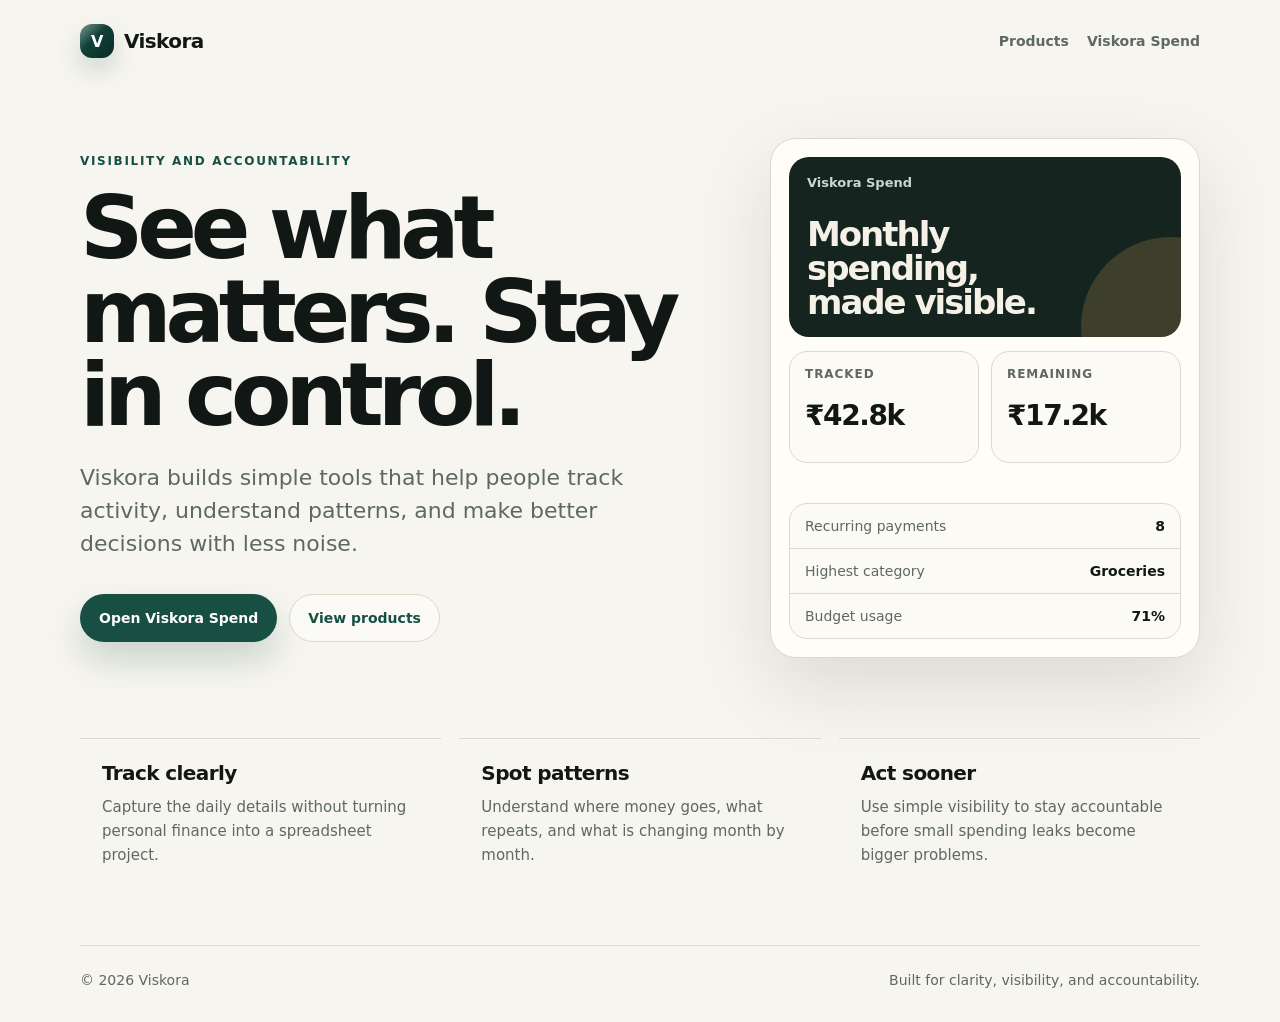
==== index.html @ 4688ea51 "Initial Viskora website" ====
<!doctype html>
<html lang="en">
<head>
  <meta charset="utf-8">
  <meta name="viewport" content="width=device-width, initial-scale=1">
  <title>Viskora</title>
  <meta name="description" content="Viskora builds clear, accountable tools for tracking what matters.">
  <style>
    :root {
      --ink: #111715;
      --muted: #5e6963;
      --paper: #f7f5ef;
      --panel: #fffdf8;
      --line: #ded8ca;
      --green: #174f43;
      --gold: #b8914f;
      --soft: #e9efe9;
      --shadow: 0 28px 80px rgba(17, 23, 21, 0.12);
    }

    * {
      box-sizing: border-box;
    }

    html {
      scroll-behavior: smooth;
    }

    body {
      margin: 0;
      font-family: Inter, ui-sans-serif, system-ui, -apple-system, BlinkMacSystemFont, "Segoe UI", sans-serif;
      color: var(--ink);
      background: var(--paper);
    }

    a {
      color: inherit;
    }

    .shell {
      min-height: 100vh;
      display: flex;
      flex-direction: column;
    }

    header {
      width: min(1120px, calc(100% - 40px));
      margin: 0 auto;
      padding: 24px 0;
      display: flex;
      align-items: center;
      justify-content: space-between;
      gap: 20px;
    }

    .brand {
      display: inline-flex;
      align-items: center;
      gap: 10px;
      text-decoration: none;
      font-weight: 800;
      letter-spacing: -0.03em;
      font-size: 20px;
    }

    .mark {
      width: 34px;
      height: 34px;
      border-radius: 12px;
      background:
        linear-gradient(135deg, rgba(255,255,255,0.42), transparent 42%),
        linear-gradient(135deg, var(--green), #082c27);
      display: grid;
      place-items: center;
      color: #fff;
      font-size: 16px;
      box-shadow: 0 12px 24px rgba(23, 79, 67, 0.18);
    }

    nav {
      display: flex;
      align-items: center;
      gap: 18px;
      color: var(--muted);
      font-size: 14px;
      font-weight: 700;
    }

    nav a {
      text-decoration: none;
    }

    .hero {
      width: min(1120px, calc(100% - 40px));
      margin: 0 auto;
      flex: 1;
      display: grid;
      grid-template-columns: minmax(0, 1fr) 430px;
      gap: 54px;
      align-items: center;
      padding: 56px 0 80px;
    }

    .eyebrow {
      margin: 0 0 18px;
      color: var(--green);
      text-transform: uppercase;
      letter-spacing: 0.14em;
      font-size: 12px;
      font-weight: 800;
    }

    h1 {
      margin: 0;
      max-width: 780px;
      font-size: clamp(46px, 8vw, 88px);
      line-height: 0.95;
      letter-spacing: -0.07em;
      font-weight: 850;
    }

    .lead {
      max-width: 620px;
      margin: 24px 0 0;
      color: var(--muted);
      font-size: clamp(18px, 2vw, 22px);
      line-height: 1.5;
    }

    .actions {
      margin-top: 34px;
      display: flex;
      gap: 12px;
      flex-wrap: wrap;
    }

    .button {
      min-height: 48px;
      padding: 0 18px;
      border-radius: 999px;
      display: inline-flex;
      align-items: center;
      justify-content: center;
      text-decoration: none;
      font-size: 14px;
      font-weight: 800;
      border: 1px solid transparent;
    }

    .button.primary {
      color: #fff;
      background: var(--green);
      box-shadow: 0 18px 34px rgba(23, 79, 67, 0.2);
    }

    .button.secondary {
      color: var(--green);
      background: rgba(255, 255, 255, 0.54);
      border-color: var(--line);
    }

    .product {
      border: 1px solid var(--line);
      border-radius: 26px;
      background: var(--panel);
      box-shadow: var(--shadow);
      padding: 18px;
      min-height: 520px;
      display: flex;
      flex-direction: column;
      gap: 14px;
    }

    .window {
      border-radius: 20px;
      background: #16241f;
      color: #f6f1e6;
      padding: 18px;
      min-height: 180px;
      display: flex;
      flex-direction: column;
      justify-content: space-between;
      overflow: hidden;
      position: relative;
    }

    .window::after {
      content: "";
      position: absolute;
      width: 180px;
      height: 180px;
      right: -80px;
      bottom: -80px;
      border-radius: 50%;
      background: rgba(184, 145, 79, 0.24);
    }

    .window strong {
      font-size: 34px;
      letter-spacing: -0.06em;
      line-height: 1;
      max-width: 260px;
      position: relative;
      z-index: 1;
    }

    .window span {
      color: #c9d7d0;
      font-size: 13px;
      font-weight: 700;
      position: relative;
      z-index: 1;
    }

    .metric-grid {
      display: grid;
      grid-template-columns: 1fr 1fr;
      gap: 12px;
    }

    .metric {
      border: 1px solid var(--line);
      border-radius: 18px;
      padding: 15px;
      background: #fbfaf5;
      min-height: 112px;
    }

    .metric span {
      display: block;
      color: var(--muted);
      font-size: 12px;
      font-weight: 800;
      text-transform: uppercase;
      letter-spacing: 0.08em;
    }

    .metric strong {
      display: block;
      margin-top: 18px;
      font-size: 28px;
      letter-spacing: -0.05em;
    }

    .list {
      margin-top: auto;
      border: 1px solid var(--line);
      border-radius: 18px;
      overflow: hidden;
      background: #fbfaf5;
    }

    .row {
      display: grid;
      grid-template-columns: 1fr auto;
      gap: 14px;
      padding: 14px 15px;
      border-bottom: 1px solid var(--line);
      font-size: 14px;
    }

    .row:last-child {
      border-bottom: 0;
    }

    .row span {
      color: var(--muted);
    }

    .sections {
      width: min(1120px, calc(100% - 40px));
      margin: 0 auto 56px;
      display: grid;
      grid-template-columns: repeat(3, minmax(0, 1fr));
      gap: 18px;
    }

    .section {
      padding: 22px;
      border-top: 1px solid var(--line);
    }

    .section h2 {
      margin: 0;
      font-size: 20px;
      letter-spacing: -0.03em;
    }

    .section p {
      margin: 10px 0 0;
      color: var(--muted);
      line-height: 1.6;
      font-size: 15px;
    }

    footer {
      width: min(1120px, calc(100% - 40px));
      margin: 0 auto;
      padding: 26px 0 34px;
      border-top: 1px solid var(--line);
      display: flex;
      justify-content: space-between;
      gap: 16px;
      color: var(--muted);
      font-size: 14px;
    }

    @media (max-width: 860px) {
      header {
        align-items: flex-start;
      }

      nav {
        display: none;
      }

      .hero {
        grid-template-columns: 1fr;
        padding-top: 30px;
      }

      .product {
        min-height: 0;
      }

      .sections {
        grid-template-columns: 1fr;
      }

      footer {
        flex-direction: column;
      }
    }
  </style>
</head>
<body>
  <div class="shell">
    <header>
      <a class="brand" href="/">
        <span class="mark">V</span>
        <span>Viskora</span>
      </a>
      <nav aria-label="Main navigation">
        <a href="#products">Products</a>
        <a href="https://spend.viskora.com">Viskora Spend</a>
      </nav>
    </header>

    <main class="hero">
      <section>
        <p class="eyebrow">Visibility and accountability</p>
        <h1>See what matters. Stay in control.</h1>
        <p class="lead">Viskora builds simple tools that help people track activity, understand patterns, and make better decisions with less noise.</p>
        <div class="actions">
          <a class="button primary" href="https://spend.viskora.com">Open Viskora Spend</a>
          <a class="button secondary" href="#products">View products</a>
        </div>
      </section>

      <aside class="product" aria-label="Viskora product preview">
        <div class="window">
          <span>Viskora Spend</span>
          <strong>Monthly spending, made visible.</strong>
        </div>
        <div class="metric-grid">
          <div class="metric">
            <span>Tracked</span>
            <strong>₹42.8k</strong>
          </div>
          <div class="metric">
            <span>Remaining</span>
            <strong>₹17.2k</strong>
          </div>
        </div>
        <div class="list">
          <div class="row"><span>Recurring payments</span><strong>8</strong></div>
          <div class="row"><span>Highest category</span><strong>Groceries</strong></div>
          <div class="row"><span>Budget usage</span><strong>71%</strong></div>
        </div>
      </aside>
    </main>

    <section class="sections" id="products">
      <article class="section">
        <h2>Track clearly</h2>
        <p>Capture the daily details without turning personal finance into a spreadsheet project.</p>
      </article>
      <article class="section">
        <h2>Spot patterns</h2>
        <p>Understand where money goes, what repeats, and what is changing month by month.</p>
      </article>
      <article class="section">
        <h2>Act sooner</h2>
        <p>Use simple visibility to stay accountable before small spending leaks become bigger problems.</p>
      </article>
    </section>

    <footer>
      <span>© 2026 Viskora</span>
      <span>Built for clarity, visibility, and accountability.</span>
    </footer>
  </div>
</body>
</html>
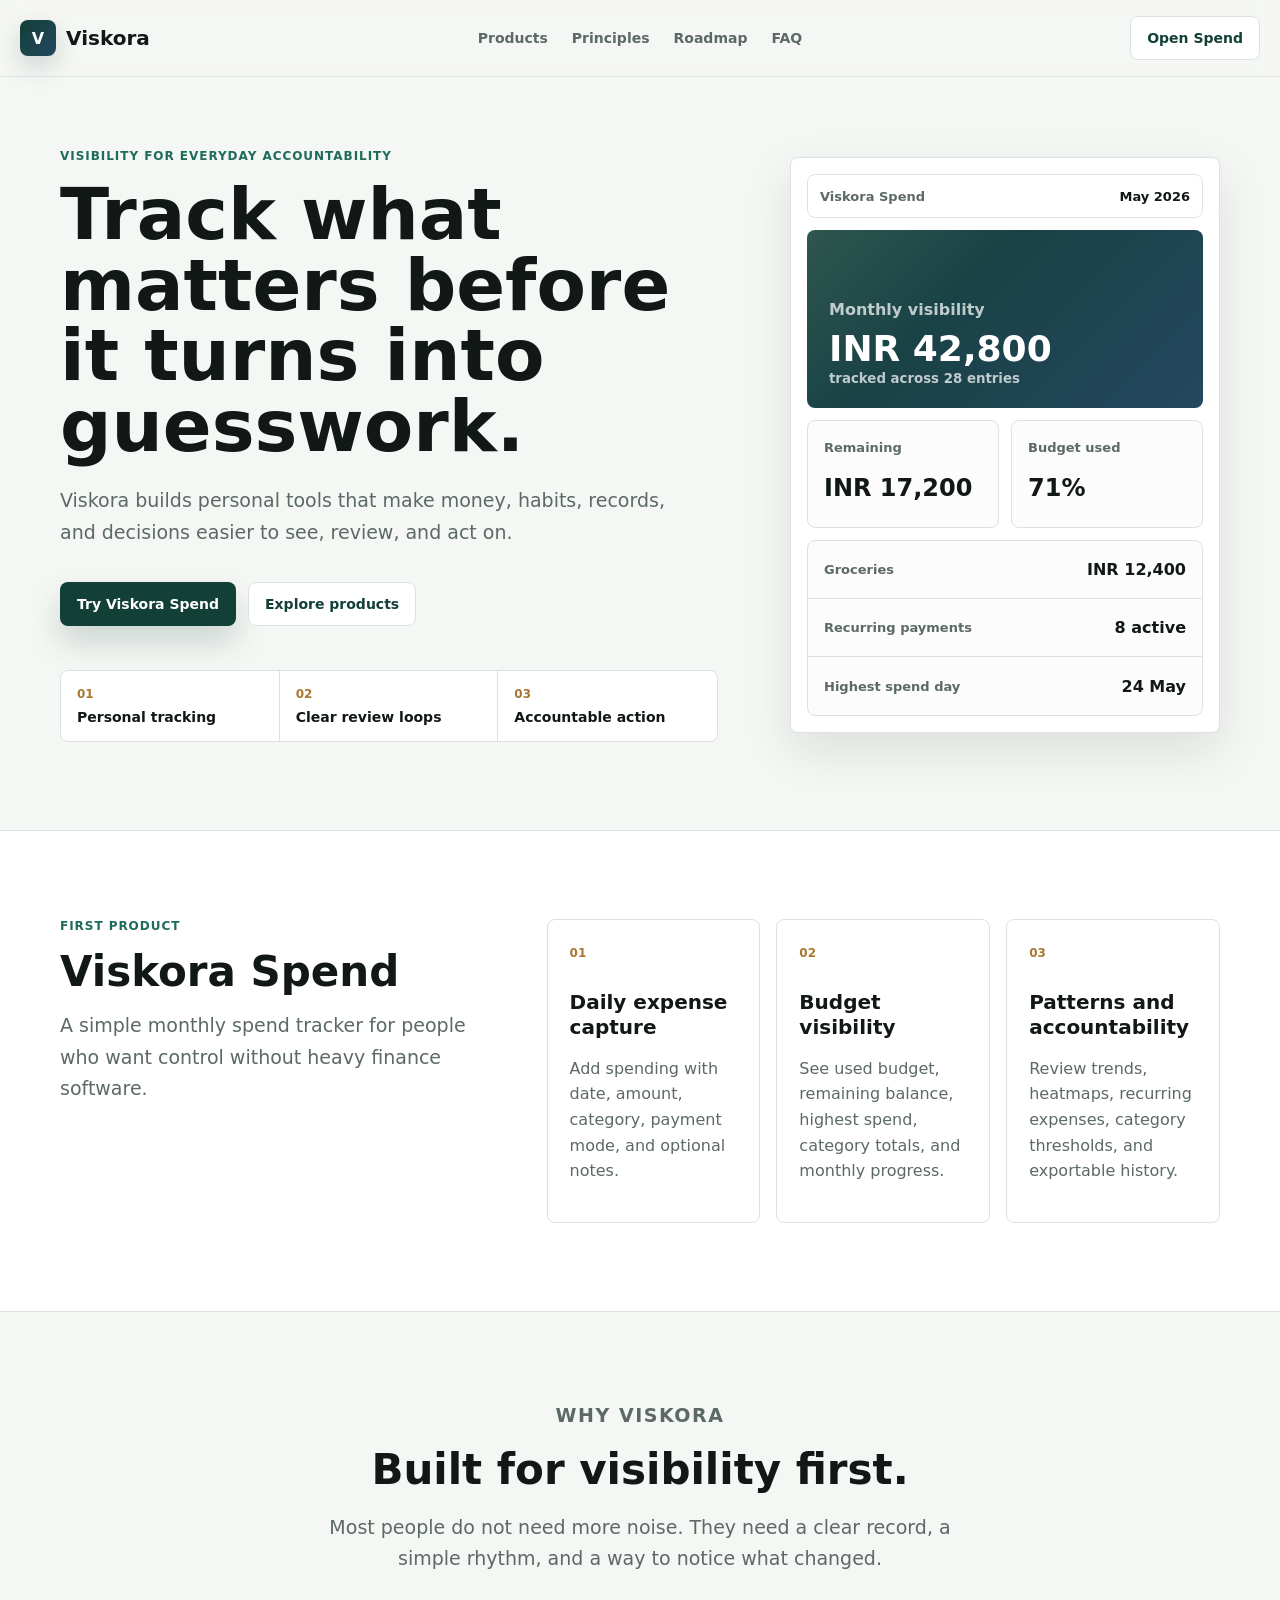
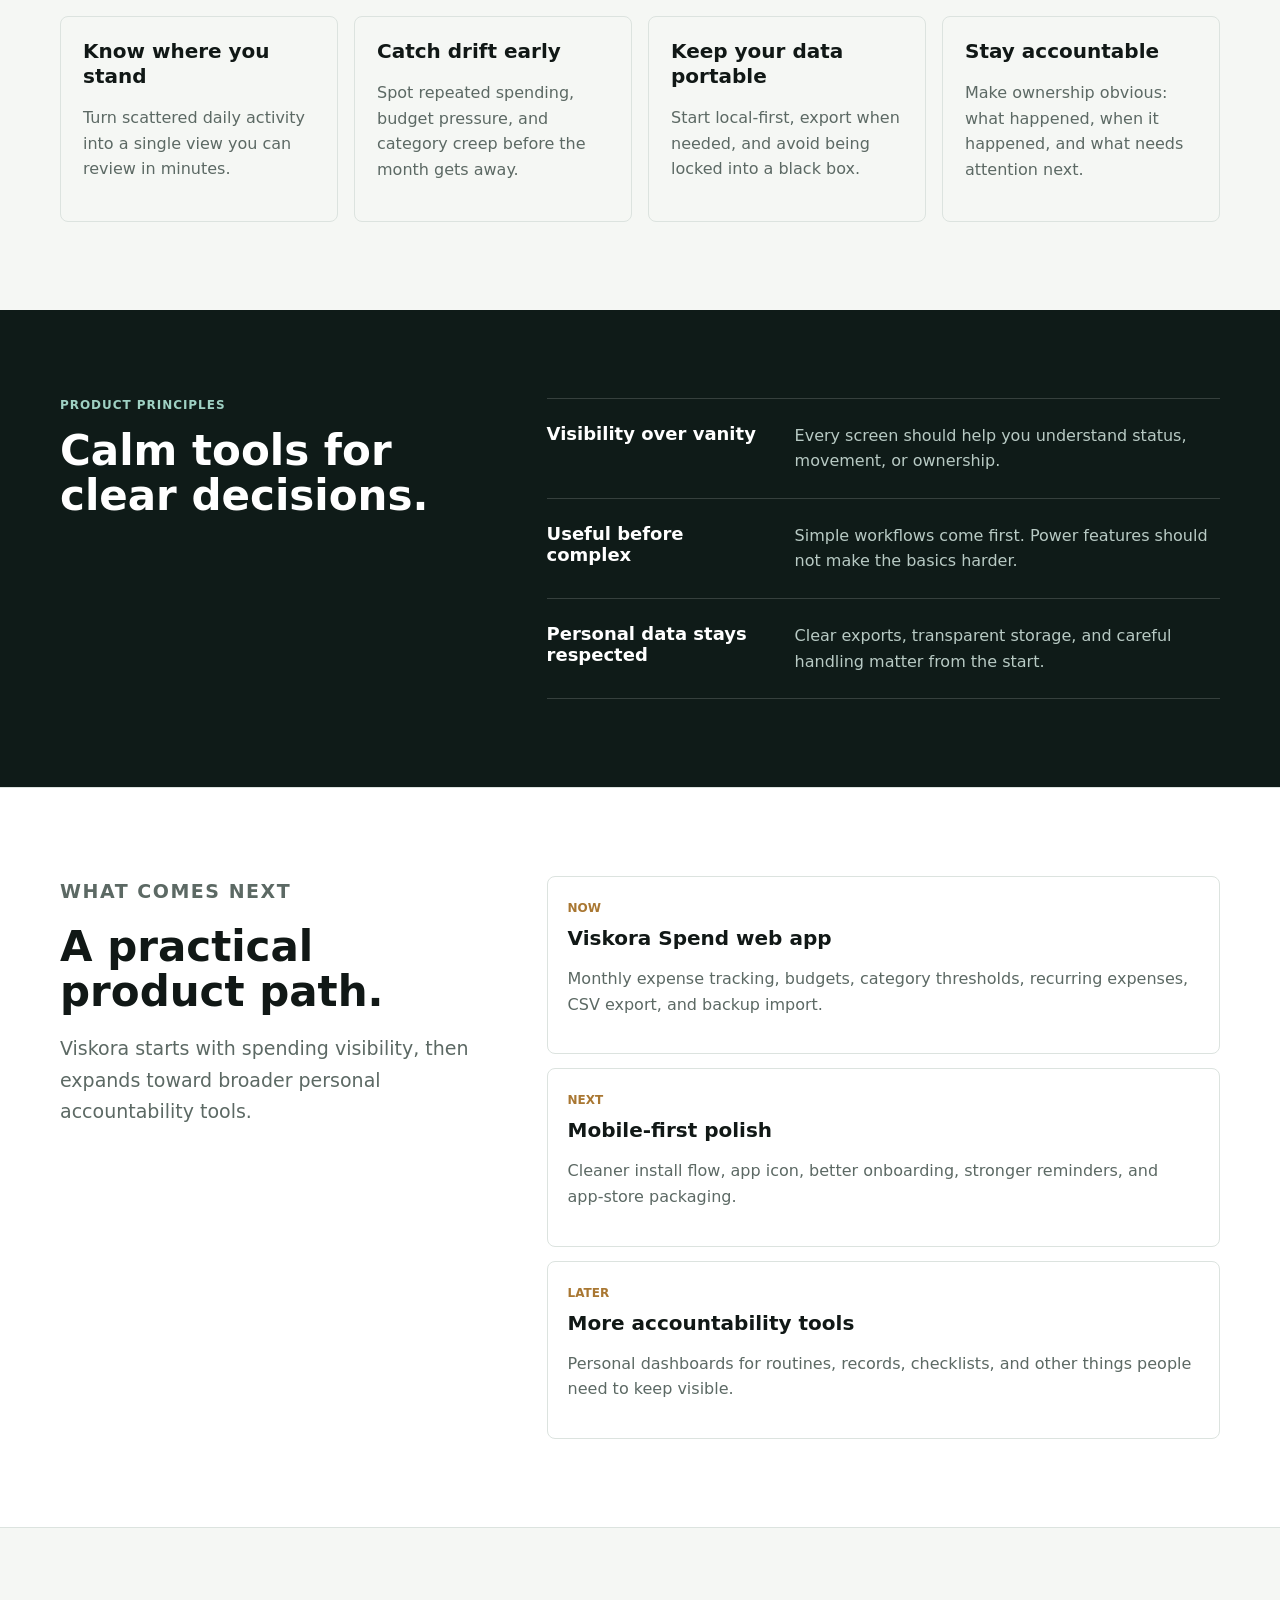
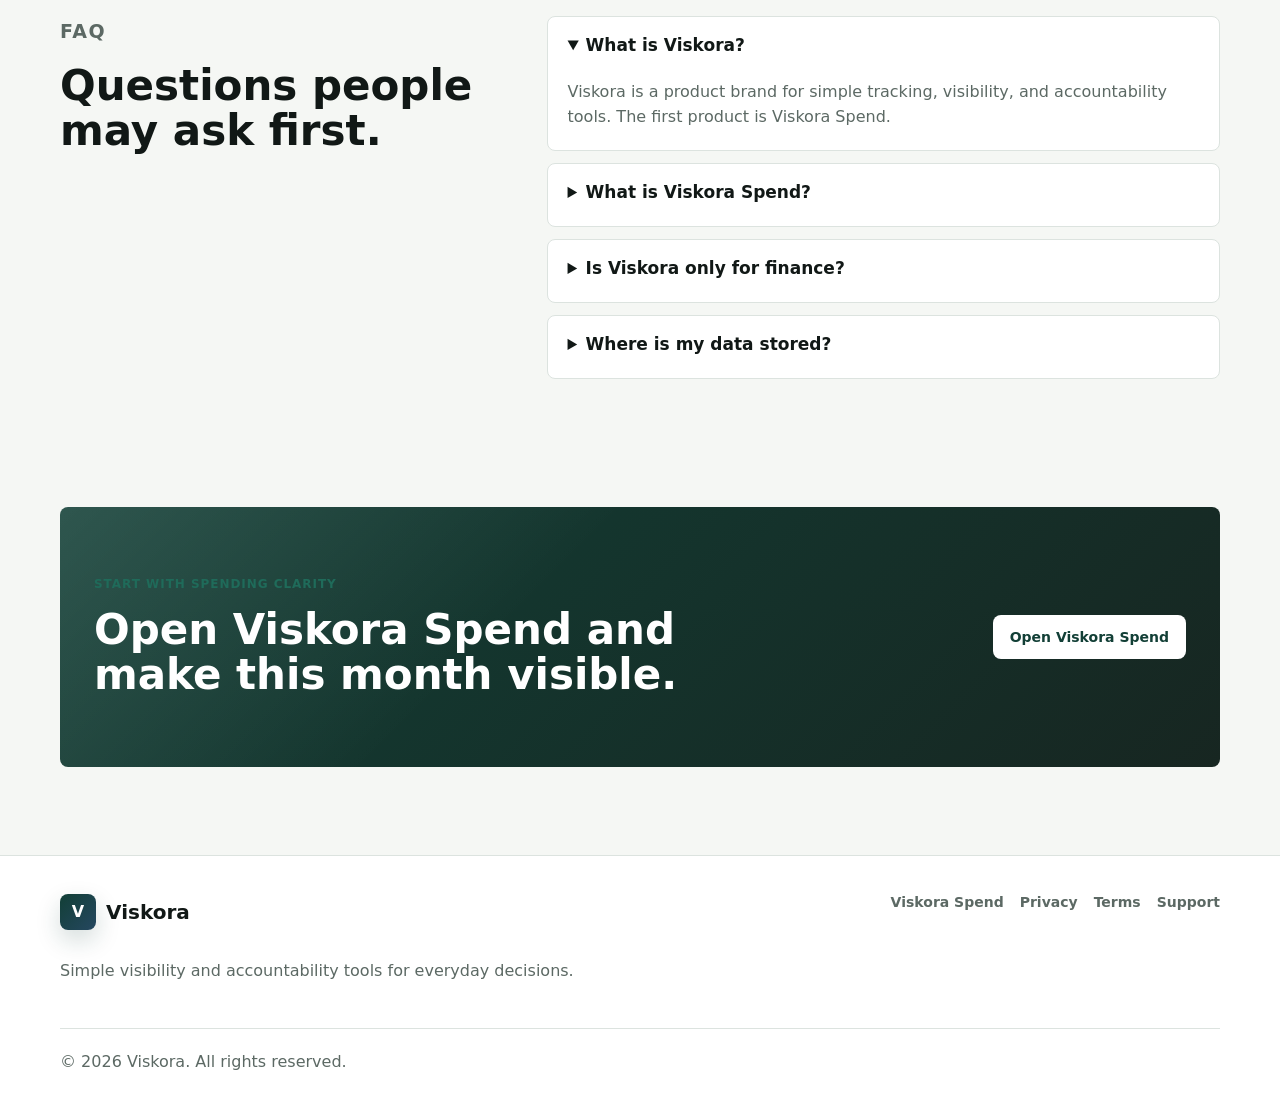
==== commit 25941a91: "Redesign Viskora website" ====
--- a/index.html
+++ b/index.html
@@ -3,402 +3,266 @@
 <head>
   <meta charset="utf-8">
   <meta name="viewport" content="width=device-width, initial-scale=1">
-  <title>Viskora</title>
-  <meta name="description" content="Viskora builds clear, accountable tools for tracking what matters.">
-  <style>
-    :root {
-      --ink: #111715;
-      --muted: #5e6963;
-      --paper: #f7f5ef;
-      --panel: #fffdf8;
-      --line: #ded8ca;
-      --green: #174f43;
-      --gold: #b8914f;
-      --soft: #e9efe9;
-      --shadow: 0 28px 80px rgba(17, 23, 21, 0.12);
-    }
-
-    * {
-      box-sizing: border-box;
-    }
-
-    html {
-      scroll-behavior: smooth;
-    }
-
-    body {
-      margin: 0;
-      font-family: Inter, ui-sans-serif, system-ui, -apple-system, BlinkMacSystemFont, "Segoe UI", sans-serif;
-      color: var(--ink);
-      background: var(--paper);
-    }
-
-    a {
-      color: inherit;
-    }
-
-    .shell {
-      min-height: 100vh;
-      display: flex;
-      flex-direction: column;
-    }
-
-    header {
-      width: min(1120px, calc(100% - 40px));
-      margin: 0 auto;
-      padding: 24px 0;
-      display: flex;
-      align-items: center;
-      justify-content: space-between;
-      gap: 20px;
-    }
-
-    .brand {
-      display: inline-flex;
-      align-items: center;
-      gap: 10px;
-      text-decoration: none;
-      font-weight: 800;
-      letter-spacing: -0.03em;
-      font-size: 20px;
-    }
-
-    .mark {
-      width: 34px;
-      height: 34px;
-      border-radius: 12px;
-      background:
-        linear-gradient(135deg, rgba(255,255,255,0.42), transparent 42%),
-        linear-gradient(135deg, var(--green), #082c27);
-      display: grid;
-      place-items: center;
-      color: #fff;
-      font-size: 16px;
-      box-shadow: 0 12px 24px rgba(23, 79, 67, 0.18);
-    }
-
-    nav {
-      display: flex;
-      align-items: center;
-      gap: 18px;
-      color: var(--muted);
-      font-size: 14px;
-      font-weight: 700;
-    }
-
-    nav a {
-      text-decoration: none;
-    }
-
-    .hero {
-      width: min(1120px, calc(100% - 40px));
-      margin: 0 auto;
-      flex: 1;
-      display: grid;
-      grid-template-columns: minmax(0, 1fr) 430px;
-      gap: 54px;
-      align-items: center;
-      padding: 56px 0 80px;
-    }
-
-    .eyebrow {
-      margin: 0 0 18px;
-      color: var(--green);
-      text-transform: uppercase;
-      letter-spacing: 0.14em;
-      font-size: 12px;
-      font-weight: 800;
-    }
-
-    h1 {
-      margin: 0;
-      max-width: 780px;
-      font-size: clamp(46px, 8vw, 88px);
-      line-height: 0.95;
-      letter-spacing: -0.07em;
-      font-weight: 850;
-    }
-
-    .lead {
-      max-width: 620px;
-      margin: 24px 0 0;
-      color: var(--muted);
-      font-size: clamp(18px, 2vw, 22px);
-      line-height: 1.5;
-    }
-
-    .actions {
-      margin-top: 34px;
-      display: flex;
-      gap: 12px;
-      flex-wrap: wrap;
-    }
-
-    .button {
-      min-height: 48px;
-      padding: 0 18px;
-      border-radius: 999px;
-      display: inline-flex;
-      align-items: center;
-      justify-content: center;
-      text-decoration: none;
-      font-size: 14px;
-      font-weight: 800;
-      border: 1px solid transparent;
-    }
-
-    .button.primary {
-      color: #fff;
-      background: var(--green);
-      box-shadow: 0 18px 34px rgba(23, 79, 67, 0.2);
-    }
-
-    .button.secondary {
-      color: var(--green);
-      background: rgba(255, 255, 255, 0.54);
-      border-color: var(--line);
-    }
-
-    .product {
-      border: 1px solid var(--line);
-      border-radius: 26px;
-      background: var(--panel);
-      box-shadow: var(--shadow);
-      padding: 18px;
-      min-height: 520px;
-      display: flex;
-      flex-direction: column;
-      gap: 14px;
-    }
-
-    .window {
-      border-radius: 20px;
-      background: #16241f;
-      color: #f6f1e6;
-      padding: 18px;
-      min-height: 180px;
-      display: flex;
-      flex-direction: column;
-      justify-content: space-between;
-      overflow: hidden;
-      position: relative;
-    }
-
-    .window::after {
-      content: "";
-      position: absolute;
-      width: 180px;
-      height: 180px;
-      right: -80px;
-      bottom: -80px;
-      border-radius: 50%;
-      background: rgba(184, 145, 79, 0.24);
-    }
-
-    .window strong {
-      font-size: 34px;
-      letter-spacing: -0.06em;
-      line-height: 1;
-      max-width: 260px;
-      position: relative;
-      z-index: 1;
-    }
-
-    .window span {
-      color: #c9d7d0;
-      font-size: 13px;
-      font-weight: 700;
-      position: relative;
-      z-index: 1;
-    }
-
-    .metric-grid {
-      display: grid;
-      grid-template-columns: 1fr 1fr;
-      gap: 12px;
-    }
-
-    .metric {
-      border: 1px solid var(--line);
-      border-radius: 18px;
-      padding: 15px;
-      background: #fbfaf5;
-      min-height: 112px;
-    }
-
-    .metric span {
-      display: block;
-      color: var(--muted);
-      font-size: 12px;
-      font-weight: 800;
-      text-transform: uppercase;
-      letter-spacing: 0.08em;
-    }
-
-    .metric strong {
-      display: block;
-      margin-top: 18px;
-      font-size: 28px;
-      letter-spacing: -0.05em;
-    }
-
-    .list {
-      margin-top: auto;
-      border: 1px solid var(--line);
-      border-radius: 18px;
-      overflow: hidden;
-      background: #fbfaf5;
-    }
-
-    .row {
-      display: grid;
-      grid-template-columns: 1fr auto;
-      gap: 14px;
-      padding: 14px 15px;
-      border-bottom: 1px solid var(--line);
-      font-size: 14px;
-    }
-
-    .row:last-child {
-      border-bottom: 0;
-    }
-
-    .row span {
-      color: var(--muted);
-    }
-
-    .sections {
-      width: min(1120px, calc(100% - 40px));
-      margin: 0 auto 56px;
-      display: grid;
-      grid-template-columns: repeat(3, minmax(0, 1fr));
-      gap: 18px;
-    }
-
-    .section {
-      padding: 22px;
-      border-top: 1px solid var(--line);
-    }
-
-    .section h2 {
-      margin: 0;
-      font-size: 20px;
-      letter-spacing: -0.03em;
-    }
-
-    .section p {
-      margin: 10px 0 0;
-      color: var(--muted);
-      line-height: 1.6;
-      font-size: 15px;
-    }
-
-    footer {
-      width: min(1120px, calc(100% - 40px));
-      margin: 0 auto;
-      padding: 26px 0 34px;
-      border-top: 1px solid var(--line);
-      display: flex;
-      justify-content: space-between;
-      gap: 16px;
-      color: var(--muted);
-      font-size: 14px;
-    }
-
-    @media (max-width: 860px) {
-      header {
-        align-items: flex-start;
-      }
-
-      nav {
-        display: none;
-      }
-
-      .hero {
-        grid-template-columns: 1fr;
-        padding-top: 30px;
-      }
-
-      .product {
-        min-height: 0;
-      }
-
-      .sections {
-        grid-template-columns: 1fr;
-      }
-
-      footer {
-        flex-direction: column;
-      }
-    }
-  </style>
+  <title>Viskora | Visibility for personal finance and accountability</title>
+  <meta name="description" content="Viskora builds clear, accountable personal tools for tracking spending, routines, records, and decisions.">
+  <meta name="theme-color" content="#123f36">
+  <meta property="og:title" content="Viskora">
+  <meta property="og:description" content="Simple tools for visibility, tracking, and accountability.">
+  <meta property="og:type" content="website">
+  <meta property="og:url" content="https://www.viskora.com">
+  <meta name="twitter:card" content="summary">
+  <link rel="canonical" href="https://www.viskora.com">
+  <link rel="stylesheet" href="styles.css">
 </head>
 <body>
-  <div class="shell">
-    <header>
-      <a class="brand" href="/">
-        <span class="mark">V</span>
-        <span>Viskora</span>
-      </a>
-      <nav aria-label="Main navigation">
-        <a href="#products">Products</a>
+  <header class="site-header">
+    <a class="brand" href="/" aria-label="Viskora home">
+      <span class="brand-mark" aria-hidden="true">V</span>
+      <span>Viskora</span>
+    </a>
+
+    <nav class="desktop-nav" aria-label="Primary navigation">
+      <a href="#products">Products</a>
+      <a href="#principles">Principles</a>
+      <a href="#roadmap">Roadmap</a>
+      <a href="#faq">FAQ</a>
+    </nav>
+
+    <a class="nav-action" href="https://spend.viskora.com">Open Spend</a>
+  </header>
+
+  <main>
+    <section class="hero section-band">
+      <div class="container hero-grid">
+        <div class="hero-copy">
+          <p class="eyebrow">Visibility for everyday accountability</p>
+          <h1>Track what matters before it turns into guesswork.</h1>
+          <p class="hero-lead">Viskora builds personal tools that make money, habits, records, and decisions easier to see, review, and act on.</p>
+
+          <div class="hero-actions">
+            <a class="button button-primary" href="https://spend.viskora.com">Try Viskora Spend</a>
+            <a class="button button-secondary" href="#products">Explore products</a>
+          </div>
+
+          <dl class="proof-strip" aria-label="Viskora focus areas">
+            <div>
+              <dt>01</dt>
+              <dd>Personal tracking</dd>
+            </div>
+            <div>
+              <dt>02</dt>
+              <dd>Clear review loops</dd>
+            </div>
+            <div>
+              <dt>03</dt>
+              <dd>Accountable action</dd>
+            </div>
+          </dl>
+        </div>
+
+        <div class="product-visual" aria-label="Viskora Spend dashboard preview">
+          <div class="visual-topbar">
+            <span>Viskora Spend</span>
+            <strong>May 2026</strong>
+          </div>
+          <div class="visual-hero">
+            <span>Monthly visibility</span>
+            <strong>INR 42,800</strong>
+            <small>tracked across 28 entries</small>
+          </div>
+          <div class="visual-metrics">
+            <div>
+              <span>Remaining</span>
+              <strong>INR 17,200</strong>
+            </div>
+            <div>
+              <span>Budget used</span>
+              <strong>71%</strong>
+            </div>
+          </div>
+          <div class="visual-list">
+            <div class="visual-row">
+              <span>Groceries</span>
+              <strong>INR 12,400</strong>
+            </div>
+            <div class="visual-row">
+              <span>Recurring payments</span>
+              <strong>8 active</strong>
+            </div>
+            <div class="visual-row">
+              <span>Highest spend day</span>
+              <strong>24 May</strong>
+            </div>
+          </div>
+        </div>
+      </div>
+    </section>
+
+    <section class="section-band section-light" id="products">
+      <div class="container split-section">
+        <div>
+          <p class="eyebrow">First product</p>
+          <h2>Viskora Spend</h2>
+          <p class="section-lead">A simple monthly spend tracker for people who want control without heavy finance software.</p>
+        </div>
+
+        <div class="feature-grid">
+          <article class="feature-card">
+            <span class="feature-number">01</span>
+            <h3>Daily expense capture</h3>
+            <p>Add spending with date, amount, category, payment mode, and optional notes.</p>
+          </article>
+          <article class="feature-card">
+            <span class="feature-number">02</span>
+            <h3>Budget visibility</h3>
+            <p>See used budget, remaining balance, highest spend, category totals, and monthly progress.</p>
+          </article>
+          <article class="feature-card">
+            <span class="feature-number">03</span>
+            <h3>Patterns and accountability</h3>
+            <p>Review trends, heatmaps, recurring expenses, category thresholds, and exportable history.</p>
+          </article>
+        </div>
+      </div>
+    </section>
+
+    <section class="section-band">
+      <div class="container">
+        <div class="section-heading">
+          <p class="eyebrow">Why Viskora</p>
+          <h2>Built for visibility first.</h2>
+          <p>Most people do not need more noise. They need a clear record, a simple rhythm, and a way to notice what changed.</p>
+        </div>
+
+        <div class="benefit-grid">
+          <article class="benefit-item">
+            <h3>Know where you stand</h3>
+            <p>Turn scattered daily activity into a single view you can review in minutes.</p>
+          </article>
+          <article class="benefit-item">
+            <h3>Catch drift early</h3>
+            <p>Spot repeated spending, budget pressure, and category creep before the month gets away.</p>
+          </article>
+          <article class="benefit-item">
+            <h3>Keep your data portable</h3>
+            <p>Start local-first, export when needed, and avoid being locked into a black box.</p>
+          </article>
+          <article class="benefit-item">
+            <h3>Stay accountable</h3>
+            <p>Make ownership obvious: what happened, when it happened, and what needs attention next.</p>
+          </article>
+        </div>
+      </div>
+    </section>
+
+    <section class="section-band section-dark" id="principles">
+      <div class="container principle-grid">
+        <div>
+          <p class="eyebrow eyebrow-invert">Product principles</p>
+          <h2>Calm tools for clear decisions.</h2>
+        </div>
+
+        <div class="principle-list">
+          <div class="principle-row">
+            <span>Visibility over vanity</span>
+            <p>Every screen should help you understand status, movement, or ownership.</p>
+          </div>
+          <div class="principle-row">
+            <span>Useful before complex</span>
+            <p>Simple workflows come first. Power features should not make the basics harder.</p>
+          </div>
+          <div class="principle-row">
+            <span>Personal data stays respected</span>
+            <p>Clear exports, transparent storage, and careful handling matter from the start.</p>
+          </div>
+        </div>
+      </div>
+    </section>
+
+    <section class="section-band section-light" id="roadmap">
+      <div class="container roadmap-grid">
+        <div class="section-heading section-heading-left">
+          <p class="eyebrow">What comes next</p>
+          <h2>A practical product path.</h2>
+          <p>Viskora starts with spending visibility, then expands toward broader personal accountability tools.</p>
+        </div>
+
+        <ol class="timeline">
+          <li>
+            <span>Now</span>
+            <strong>Viskora Spend web app</strong>
+            <p>Monthly expense tracking, budgets, category thresholds, recurring expenses, CSV export, and backup import.</p>
+          </li>
+          <li>
+            <span>Next</span>
+            <strong>Mobile-first polish</strong>
+            <p>Cleaner install flow, app icon, better onboarding, stronger reminders, and app-store packaging.</p>
+          </li>
+          <li>
+            <span>Later</span>
+            <strong>More accountability tools</strong>
+            <p>Personal dashboards for routines, records, checklists, and other things people need to keep visible.</p>
+          </li>
+        </ol>
+      </div>
+    </section>
+
+    <section class="section-band" id="faq">
+      <div class="container faq-grid">
+        <div class="section-heading section-heading-left">
+          <p class="eyebrow">FAQ</p>
+          <h2>Questions people may ask first.</h2>
+        </div>
+
+        <div class="faq-list">
+          <details open>
+            <summary>What is Viskora?</summary>
+            <p>Viskora is a product brand for simple tracking, visibility, and accountability tools. The first product is Viskora Spend.</p>
+          </details>
+          <details>
+            <summary>What is Viskora Spend?</summary>
+            <p>Viskora Spend is a monthly spend tracker for recording expenses, budgets, categories, recurring payments, and trends.</p>
+          </details>
+          <details>
+            <summary>Is Viskora only for finance?</summary>
+            <p>No. Finance is the first use case. The wider brand can support any personal tool where visibility and accountability matter.</p>
+          </details>
+          <details>
+            <summary>Where is my data stored?</summary>
+            <p>The current spend tracker stores data in your browser. You can export CSV files and JSON backups from the app.</p>
+          </details>
+        </div>
+      </div>
+    </section>
+
+    <section class="section-band cta-band">
+      <div class="container cta-panel">
+        <div>
+          <p class="eyebrow">Start with spending clarity</p>
+          <h2>Open Viskora Spend and make this month visible.</h2>
+        </div>
+        <a class="button button-primary" href="https://spend.viskora.com">Open Viskora Spend</a>
+      </div>
+    </section>
+  </main>
+
+  <footer class="site-footer">
+    <div class="container footer-grid">
+      <div>
+        <a class="brand footer-brand" href="/">
+          <span class="brand-mark" aria-hidden="true">V</span>
+          <span>Viskora</span>
+        </a>
+        <p>Simple visibility and accountability tools for everyday decisions.</p>
+      </div>
+      <div class="footer-links">
         <a href="https://spend.viskora.com">Viskora Spend</a>
-      </nav>
-    </header>
-
-    <main class="hero">
-      <section>
-        <p class="eyebrow">Visibility and accountability</p>
-        <h1>See what matters. Stay in control.</h1>
-        <p class="lead">Viskora builds simple tools that help people track activity, understand patterns, and make better decisions with less noise.</p>
-        <div class="actions">
-          <a class="button primary" href="https://spend.viskora.com">Open Viskora Spend</a>
-          <a class="button secondary" href="#products">View products</a>
-        </div>
-      </section>
-
-      <aside class="product" aria-label="Viskora product preview">
-        <div class="window">
-          <span>Viskora Spend</span>
-          <strong>Monthly spending, made visible.</strong>
-        </div>
-        <div class="metric-grid">
-          <div class="metric">
-            <span>Tracked</span>
-            <strong>₹42.8k</strong>
-          </div>
-          <div class="metric">
-            <span>Remaining</span>
-            <strong>₹17.2k</strong>
-          </div>
-        </div>
-        <div class="list">
-          <div class="row"><span>Recurring payments</span><strong>8</strong></div>
-          <div class="row"><span>Highest category</span><strong>Groceries</strong></div>
-          <div class="row"><span>Budget usage</span><strong>71%</strong></div>
-        </div>
-      </aside>
-    </main>
-
-    <section class="sections" id="products">
-      <article class="section">
-        <h2>Track clearly</h2>
-        <p>Capture the daily details without turning personal finance into a spreadsheet project.</p>
-      </article>
-      <article class="section">
-        <h2>Spot patterns</h2>
-        <p>Understand where money goes, what repeats, and what is changing month by month.</p>
-      </article>
-      <article class="section">
-        <h2>Act sooner</h2>
-        <p>Use simple visibility to stay accountable before small spending leaks become bigger problems.</p>
-      </article>
-    </section>
-
-    <footer>
-      <span>© 2026 Viskora</span>
-      <span>Built for clarity, visibility, and accountability.</span>
-    </footer>
-  </div>
+        <a href="/privacy.html">Privacy</a>
+        <a href="/terms.html">Terms</a>
+        <a href="/support.html">Support</a>
+      </div>
+      <p class="copyright">&copy; 2026 Viskora. All rights reserved.</p>
+    </div>
+  </footer>
 </body>
 </html>
--- a/styles.css
+++ b/styles.css
@@ -0,0 +1,715 @@
+:root {
+  --bg: #f5f7f4;
+  --surface: #ffffff;
+  --surface-soft: #edf3ef;
+  --ink: #111816;
+  --muted: #5c6964;
+  --line: #dce3df;
+  --green: #123f36;
+  --green-2: #1f6b5a;
+  --blue: #254760;
+  --amber: #a97732;
+  --dark: #0f1b18;
+  --dark-2: #172621;
+  --white: #ffffff;
+  --shadow: 0 18px 48px rgba(17, 24, 22, 0.1);
+}
+
+* {
+  box-sizing: border-box;
+}
+
+html {
+  scroll-behavior: smooth;
+}
+
+body {
+  margin: 0;
+  font-family: Inter, ui-sans-serif, system-ui, -apple-system, BlinkMacSystemFont, "Segoe UI", sans-serif;
+  color: var(--ink);
+  background: var(--bg);
+}
+
+a {
+  color: inherit;
+}
+
+.container {
+  width: min(1160px, calc(100% - 40px));
+  margin: 0 auto;
+}
+
+.site-header {
+  position: sticky;
+  top: 0;
+  z-index: 10;
+  width: 100%;
+  min-height: 76px;
+  padding: 16px 20px;
+  display: flex;
+  align-items: center;
+  justify-content: space-between;
+  gap: 20px;
+  background: rgba(245, 247, 244, 0.9);
+  border-bottom: 1px solid rgba(220, 227, 223, 0.8);
+  backdrop-filter: blur(14px);
+}
+
+.brand {
+  display: inline-flex;
+  align-items: center;
+  gap: 10px;
+  color: var(--ink);
+  font-size: 20px;
+  font-weight: 800;
+  text-decoration: none;
+}
+
+.brand-mark {
+  width: 36px;
+  height: 36px;
+  border-radius: 8px;
+  display: grid;
+  place-items: center;
+  color: var(--white);
+  background: linear-gradient(135deg, var(--green), var(--blue));
+  font-size: 16px;
+  font-weight: 900;
+  box-shadow: 0 10px 24px rgba(18, 63, 54, 0.18);
+}
+
+.desktop-nav {
+  display: flex;
+  align-items: center;
+  gap: 24px;
+  color: var(--muted);
+  font-size: 14px;
+  font-weight: 700;
+}
+
+.desktop-nav a,
+.footer-links a {
+  text-decoration: none;
+}
+
+.desktop-nav a:hover,
+.footer-links a:hover {
+  color: var(--green);
+}
+
+.nav-action,
+.button {
+  min-height: 44px;
+  padding: 0 16px;
+  border-radius: 8px;
+  display: inline-flex;
+  align-items: center;
+  justify-content: center;
+  border: 1px solid transparent;
+  font-size: 14px;
+  font-weight: 800;
+  text-decoration: none;
+  white-space: nowrap;
+}
+
+.nav-action {
+  color: var(--green);
+  background: var(--surface);
+  border-color: var(--line);
+}
+
+.section-band {
+  padding: 88px 0;
+}
+
+.section-light {
+  background: var(--surface);
+  border-top: 1px solid var(--line);
+  border-bottom: 1px solid var(--line);
+}
+
+.hero {
+  padding-top: 72px;
+}
+
+.hero-grid {
+  display: grid;
+  grid-template-columns: minmax(0, 1fr) 430px;
+  gap: 72px;
+  align-items: center;
+}
+
+.eyebrow {
+  margin: 0 0 16px;
+  color: var(--green-2);
+  font-size: 12px;
+  font-weight: 900;
+  letter-spacing: 0.08em;
+  text-transform: uppercase;
+}
+
+.eyebrow-invert {
+  color: #9fd1c3;
+}
+
+h1,
+h2,
+h3,
+p {
+  overflow-wrap: anywhere;
+}
+
+h1 {
+  margin: 0;
+  max-width: 760px;
+  font-size: 72px;
+  line-height: 0.98;
+  letter-spacing: 0;
+}
+
+h2 {
+  margin: 0;
+  font-size: 42px;
+  line-height: 1.08;
+  letter-spacing: 0;
+}
+
+h3 {
+  margin: 0;
+  font-size: 20px;
+  line-height: 1.25;
+  letter-spacing: 0;
+}
+
+.hero-lead,
+.section-lead,
+.section-heading p {
+  color: var(--muted);
+  font-size: 19px;
+  line-height: 1.65;
+}
+
+.hero-lead {
+  max-width: 630px;
+  margin: 24px 0 0;
+}
+
+.hero-actions {
+  margin-top: 34px;
+  display: flex;
+  flex-wrap: wrap;
+  gap: 12px;
+}
+
+.button-primary {
+  color: var(--white);
+  background: var(--green);
+  box-shadow: 0 16px 30px rgba(18, 63, 54, 0.18);
+}
+
+.button-primary:hover {
+  background: var(--green-2);
+}
+
+.button-secondary {
+  color: var(--green);
+  background: var(--surface);
+  border-color: var(--line);
+}
+
+.proof-strip {
+  margin: 44px 0 0;
+  display: grid;
+  grid-template-columns: repeat(3, minmax(0, 1fr));
+  border: 1px solid var(--line);
+  border-radius: 8px;
+  background: var(--surface);
+  overflow: hidden;
+}
+
+.proof-strip div {
+  padding: 16px;
+  border-right: 1px solid var(--line);
+}
+
+.proof-strip div:last-child {
+  border-right: 0;
+}
+
+.proof-strip dt {
+  color: var(--amber);
+  font-size: 12px;
+  font-weight: 900;
+}
+
+.proof-strip dd {
+  margin: 8px 0 0;
+  font-size: 14px;
+  font-weight: 800;
+}
+
+.product-visual {
+  min-height: 550px;
+  padding: 16px;
+  border: 1px solid var(--line);
+  border-radius: 8px;
+  background: var(--surface);
+  box-shadow: var(--shadow);
+  display: flex;
+  flex-direction: column;
+  gap: 12px;
+}
+
+.visual-topbar,
+.visual-row {
+  display: flex;
+  align-items: center;
+  justify-content: space-between;
+  gap: 14px;
+}
+
+.visual-topbar {
+  min-height: 44px;
+  padding: 0 12px;
+  border: 1px solid var(--line);
+  border-radius: 8px;
+  color: var(--muted);
+  font-size: 13px;
+  font-weight: 800;
+}
+
+.visual-topbar strong {
+  color: var(--ink);
+}
+
+.visual-hero {
+  min-height: 178px;
+  padding: 22px;
+  border-radius: 8px;
+  color: var(--white);
+  background:
+    linear-gradient(135deg, rgba(255, 255, 255, 0.12), transparent 38%),
+    linear-gradient(135deg, var(--green), var(--blue));
+  display: flex;
+  flex-direction: column;
+  justify-content: flex-end;
+}
+
+.visual-hero span,
+.visual-hero small {
+  color: rgba(255, 255, 255, 0.72);
+  font-weight: 800;
+}
+
+.visual-hero strong {
+  display: block;
+  margin: 12px 0 4px;
+  font-size: 36px;
+  line-height: 1;
+}
+
+.visual-metrics {
+  display: grid;
+  grid-template-columns: 1fr 1fr;
+  gap: 12px;
+}
+
+.visual-metrics div,
+.visual-list {
+  border: 1px solid var(--line);
+  border-radius: 8px;
+  background: #fbfcfb;
+}
+
+.visual-metrics div {
+  min-height: 108px;
+  padding: 16px;
+}
+
+.visual-metrics span,
+.visual-row span {
+  color: var(--muted);
+  font-size: 13px;
+  font-weight: 800;
+}
+
+.visual-metrics strong {
+  display: block;
+  margin-top: 18px;
+  font-size: 24px;
+}
+
+.visual-list {
+  margin-top: auto;
+  overflow: hidden;
+}
+
+.visual-row {
+  min-height: 58px;
+  padding: 0 16px;
+  border-bottom: 1px solid var(--line);
+}
+
+.visual-row:last-child {
+  border-bottom: 0;
+}
+
+.split-section,
+.principle-grid,
+.roadmap-grid,
+.faq-grid {
+  display: grid;
+  grid-template-columns: 0.78fr 1.22fr;
+  gap: 56px;
+  align-items: start;
+}
+
+.section-lead {
+  margin: 16px 0 0;
+}
+
+.feature-grid,
+.benefit-grid {
+  display: grid;
+  gap: 16px;
+}
+
+.feature-grid {
+  grid-template-columns: repeat(3, minmax(0, 1fr));
+}
+
+.feature-card,
+.benefit-item {
+  min-height: 210px;
+  padding: 22px;
+  border: 1px solid var(--line);
+  border-radius: 8px;
+  background: var(--surface);
+}
+
+.feature-card p,
+.benefit-item p,
+.principle-row p,
+.timeline p,
+.faq-list p,
+.site-footer p {
+  color: var(--muted);
+  line-height: 1.6;
+}
+
+.feature-number {
+  display: inline-flex;
+  margin-bottom: 30px;
+  color: var(--amber);
+  font-size: 12px;
+  font-weight: 900;
+}
+
+.section-heading {
+  max-width: 680px;
+  margin: 0 auto 42px;
+  text-align: center;
+}
+
+.section-heading-left {
+  margin: 0;
+  text-align: left;
+}
+
+.benefit-grid {
+  grid-template-columns: repeat(4, minmax(0, 1fr));
+}
+
+.benefit-item {
+  background: transparent;
+  min-height: 190px;
+}
+
+.section-dark {
+  color: var(--white);
+  background: var(--dark);
+}
+
+.section-dark h2 {
+  max-width: 480px;
+}
+
+.principle-list {
+  border-top: 1px solid rgba(255, 255, 255, 0.16);
+}
+
+.principle-row {
+  display: grid;
+  grid-template-columns: 220px minmax(0, 1fr);
+  gap: 28px;
+  padding: 24px 0;
+  border-bottom: 1px solid rgba(255, 255, 255, 0.16);
+}
+
+.principle-row span {
+  font-size: 18px;
+  font-weight: 850;
+}
+
+.principle-row p {
+  margin: 0;
+  color: #b8cac4;
+}
+
+.timeline {
+  margin: 0;
+  padding: 0;
+  list-style: none;
+  display: grid;
+  gap: 14px;
+}
+
+.timeline li {
+  padding: 20px;
+  border: 1px solid var(--line);
+  border-radius: 8px;
+  background: var(--surface);
+}
+
+.timeline span {
+  color: var(--amber);
+  font-size: 12px;
+  font-weight: 900;
+  text-transform: uppercase;
+}
+
+.timeline strong {
+  display: block;
+  margin-top: 10px;
+  font-size: 20px;
+}
+
+.faq-list {
+  display: grid;
+  gap: 12px;
+}
+
+details {
+  border: 1px solid var(--line);
+  border-radius: 8px;
+  background: var(--surface);
+}
+
+summary {
+  min-height: 62px;
+  padding: 18px 20px;
+  cursor: pointer;
+  font-size: 17px;
+  font-weight: 850;
+}
+
+details p {
+  margin: 0;
+  padding: 0 20px 20px;
+}
+
+.cta-band {
+  padding-top: 40px;
+}
+
+.cta-panel {
+  min-height: 260px;
+  padding: 34px;
+  border-radius: 8px;
+  color: var(--white);
+  background:
+    linear-gradient(135deg, rgba(255, 255, 255, 0.12), transparent 40%),
+    linear-gradient(135deg, var(--green), var(--dark-2));
+  display: flex;
+  align-items: center;
+  justify-content: space-between;
+  gap: 28px;
+}
+
+.cta-panel h2 {
+  max-width: 720px;
+}
+
+.cta-panel .button-primary {
+  background: var(--white);
+  color: var(--green);
+  box-shadow: none;
+}
+
+.site-footer {
+  padding: 38px 0;
+  background: var(--surface);
+  border-top: 1px solid var(--line);
+}
+
+.footer-grid {
+  display: grid;
+  grid-template-columns: 1.2fr auto;
+  gap: 28px;
+  align-items: start;
+}
+
+.footer-brand {
+  margin-bottom: 12px;
+}
+
+.footer-links {
+  display: flex;
+  flex-wrap: wrap;
+  justify-content: flex-end;
+  gap: 16px;
+  color: var(--muted);
+  font-size: 14px;
+  font-weight: 800;
+}
+
+.copyright {
+  grid-column: 1 / -1;
+  margin: 0;
+  padding-top: 20px;
+  border-top: 1px solid var(--line);
+}
+
+.legal-page {
+  min-height: calc(100vh - 76px);
+  padding: 72px 0;
+}
+
+.legal-content {
+  max-width: 820px;
+}
+
+.legal-content h1 {
+  font-size: 52px;
+}
+
+.legal-content h2 {
+  margin-top: 36px;
+  font-size: 26px;
+}
+
+.legal-content p,
+.legal-content li {
+  color: var(--muted);
+  line-height: 1.7;
+}
+
+@media (max-width: 980px) {
+  .desktop-nav {
+    display: none;
+  }
+
+  h1 {
+    font-size: 56px;
+  }
+
+  h2 {
+    font-size: 34px;
+  }
+
+  .hero-grid,
+  .split-section,
+  .principle-grid,
+  .roadmap-grid,
+  .faq-grid {
+    grid-template-columns: 1fr;
+  }
+
+  .feature-grid,
+  .benefit-grid {
+    grid-template-columns: repeat(2, minmax(0, 1fr));
+  }
+}
+
+@media (max-width: 640px) {
+  .container {
+    width: min(100% - 28px, 1160px);
+  }
+
+  .site-header {
+    padding: 12px 14px;
+  }
+
+  .brand {
+    font-size: 18px;
+  }
+
+  .nav-action {
+    min-height: 40px;
+    padding-inline: 12px;
+    font-size: 13px;
+  }
+
+  .section-band {
+    padding: 58px 0;
+  }
+
+  .hero {
+    padding-top: 42px;
+  }
+
+  h1 {
+    font-size: 42px;
+  }
+
+  h2 {
+    font-size: 30px;
+  }
+
+  .hero-lead,
+  .section-lead,
+  .section-heading p {
+    font-size: 17px;
+  }
+
+  .button {
+    width: 100%;
+  }
+
+  .proof-strip,
+  .feature-grid,
+  .benefit-grid,
+  .visual-metrics {
+    grid-template-columns: 1fr;
+  }
+
+  .proof-strip div {
+    border-right: 0;
+    border-bottom: 1px solid var(--line);
+  }
+
+  .proof-strip div:last-child {
+    border-bottom: 0;
+  }
+
+  .product-visual {
+    min-height: 0;
+  }
+
+  .visual-hero strong {
+    font-size: 30px;
+  }
+
+  .principle-row {
+    grid-template-columns: 1fr;
+    gap: 10px;
+  }
+
+  .cta-panel {
+    padding: 24px;
+    align-items: stretch;
+    flex-direction: column;
+  }
+
+  .footer-grid {
+    grid-template-columns: 1fr;
+  }
+
+  .footer-links {
+    justify-content: flex-start;
+  }
+
+  .legal-content h1 {
+    font-size: 40px;
+  }
+}
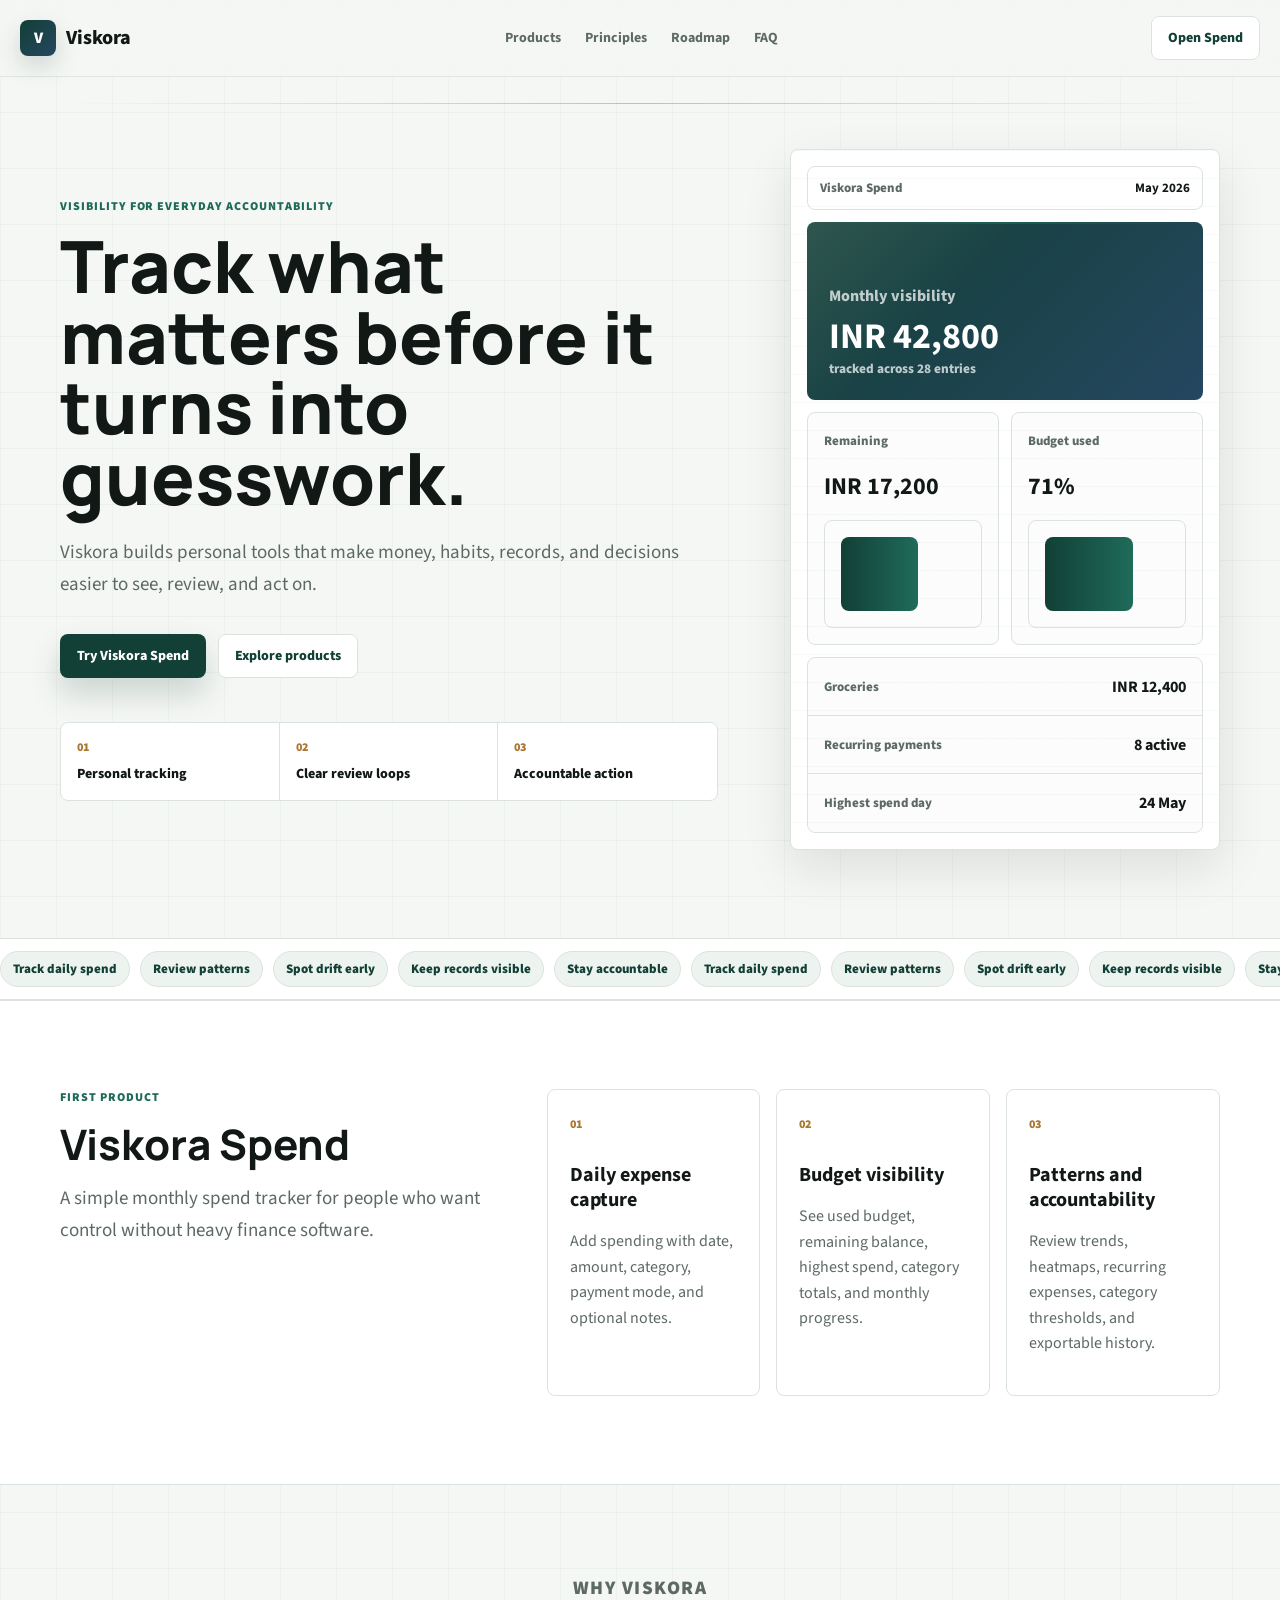
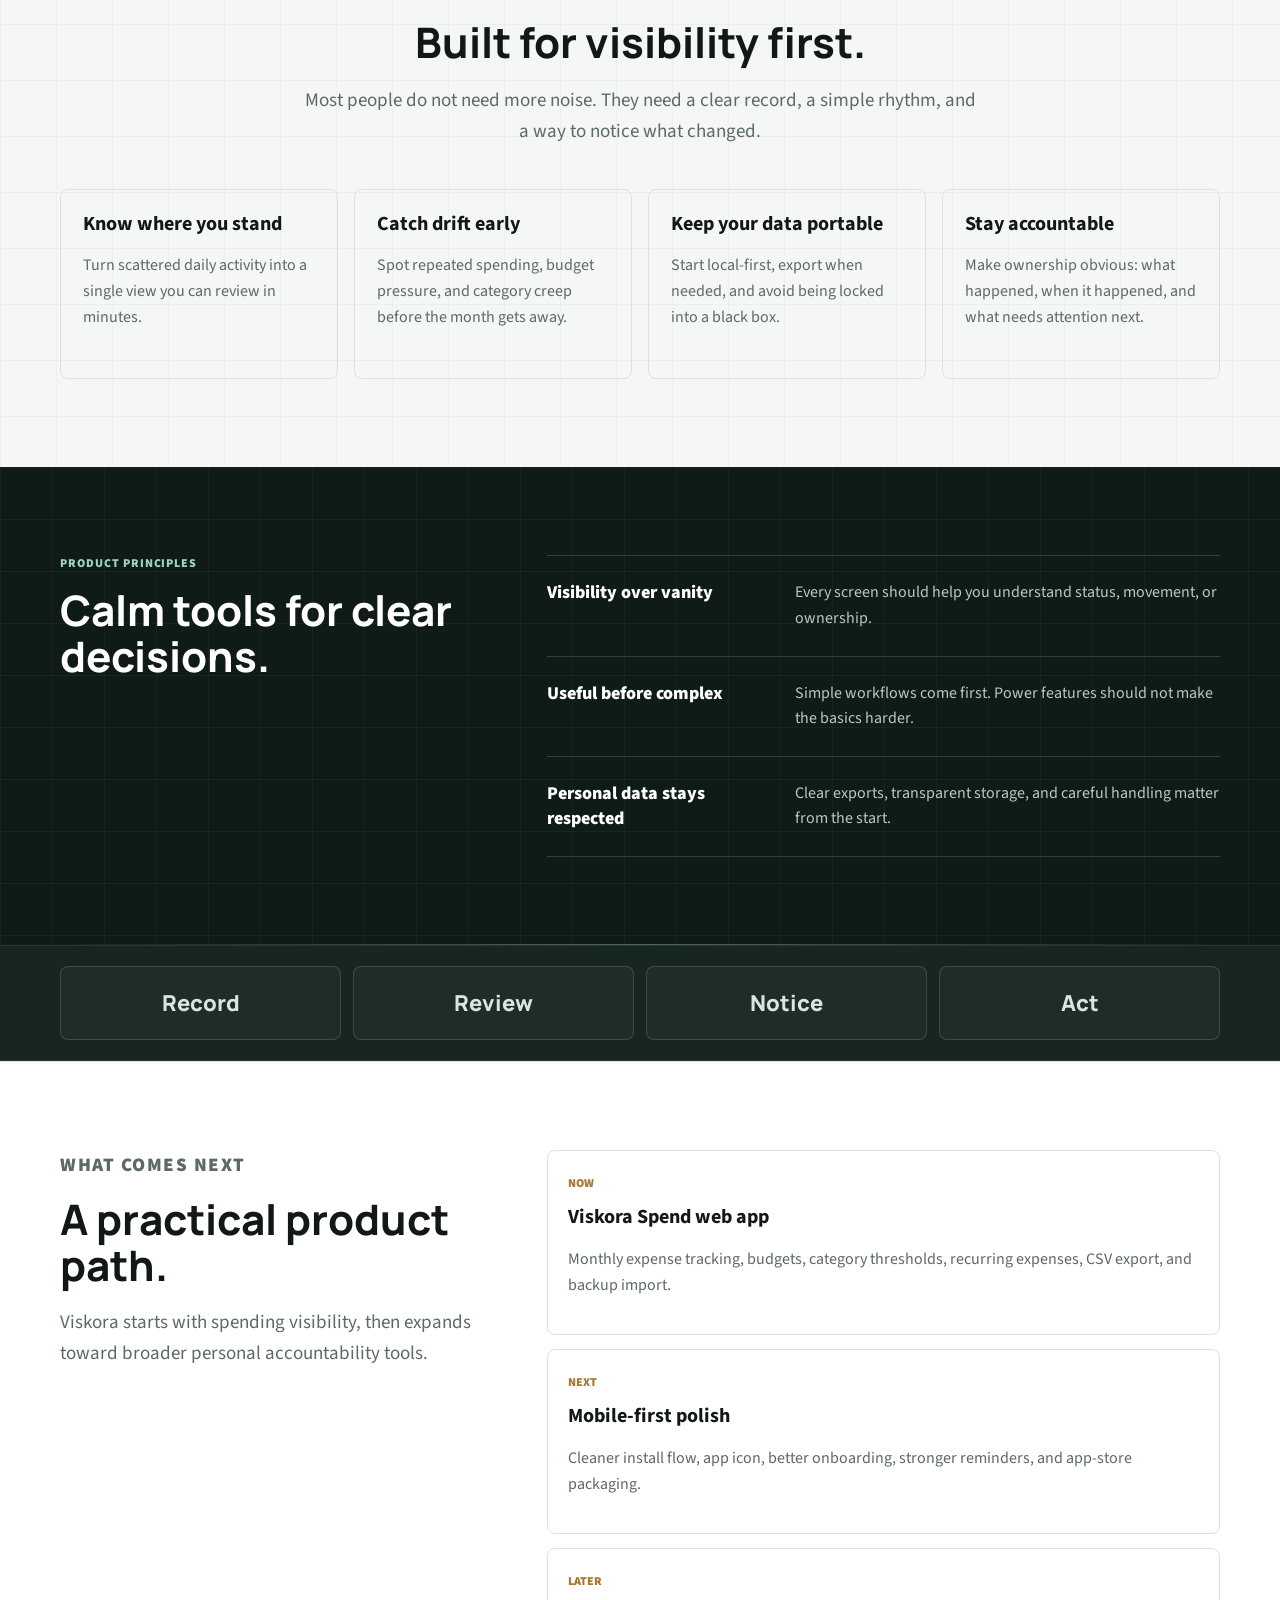
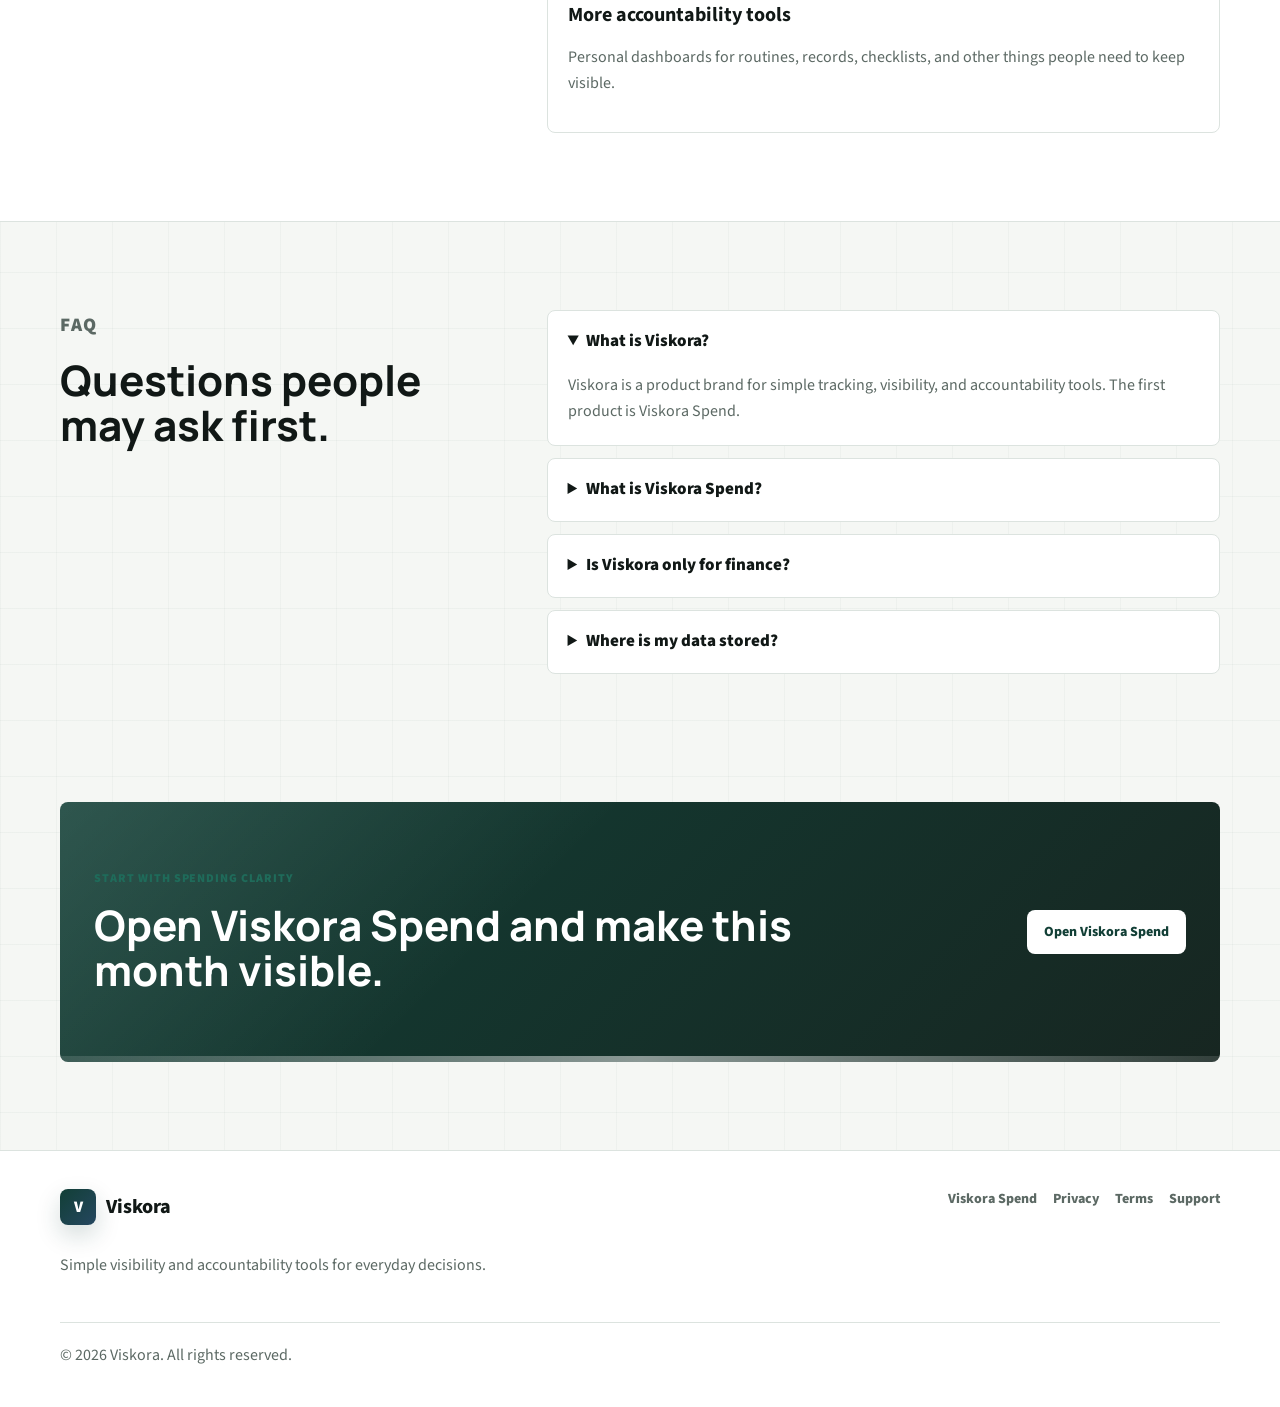
==== commit a919c843: "Add animated Viskora site redesign" ====
--- a/index.html
+++ b/index.html
@@ -12,6 +12,9 @@
   <meta property="og:url" content="https://www.viskora.com">
   <meta name="twitter:card" content="summary">
   <link rel="canonical" href="https://www.viskora.com">
+  <link rel="preconnect" href="https://fonts.googleapis.com">
+  <link rel="preconnect" href="https://fonts.gstatic.com" crossorigin>
+  <link href="https://fonts.googleapis.com/css2?family=Manrope:wght@500;600;700;800&family=Source+Sans+3:wght@400;500;600;700;800&display=swap" rel="stylesheet">
   <link rel="stylesheet" href="styles.css">
 </head>
 <body>
@@ -32,9 +35,9 @@
   </header>
 
   <main>
-    <section class="hero section-band">
+    <section class="hero section-band reveal-section">
       <div class="container hero-grid">
-        <div class="hero-copy">
+        <div class="hero-copy reveal-item">
           <p class="eyebrow">Visibility for everyday accountability</p>
           <h1>Track what matters before it turns into guesswork.</h1>
           <p class="hero-lead">Viskora builds personal tools that make money, habits, records, and decisions easier to see, review, and act on.</p>
@@ -44,7 +47,7 @@
             <a class="button button-secondary" href="#products">Explore products</a>
           </div>
 
-          <dl class="proof-strip" aria-label="Viskora focus areas">
+          <dl class="proof-strip reveal-item" aria-label="Viskora focus areas">
             <div>
               <dt>01</dt>
               <dd>Personal tracking</dd>
@@ -60,7 +63,8 @@
           </dl>
         </div>
 
-        <div class="product-visual" aria-label="Viskora Spend dashboard preview">
+        <div class="product-visual reveal-item" data-float-card aria-label="Viskora Spend dashboard preview">
+          <div class="scan-line" aria-hidden="true"></div>
           <div class="visual-topbar">
             <span>Viskora Spend</span>
             <strong>May 2026</strong>
@@ -74,10 +78,12 @@
             <div>
               <span>Remaining</span>
               <strong>INR 17,200</strong>
+              <div class="mini-meter" aria-hidden="true"><span style="width: 62%"></span></div>
             </div>
             <div>
               <span>Budget used</span>
               <strong>71%</strong>
+              <div class="mini-meter" aria-hidden="true"><span style="width: 71%"></span></div>
             </div>
           </div>
           <div class="visual-list">
@@ -98,26 +104,41 @@
       </div>
     </section>
 
-    <section class="section-band section-light" id="products">
+    <div class="motion-ribbon" aria-hidden="true">
+      <div class="motion-track">
+        <span>Track daily spend</span>
+        <span>Review patterns</span>
+        <span>Spot drift early</span>
+        <span>Keep records visible</span>
+        <span>Stay accountable</span>
+        <span>Track daily spend</span>
+        <span>Review patterns</span>
+        <span>Spot drift early</span>
+        <span>Keep records visible</span>
+        <span>Stay accountable</span>
+      </div>
+    </div>
+
+    <section class="section-band section-light reveal-section" id="products">
       <div class="container split-section">
-        <div>
+        <div class="section-copy reveal-item">
           <p class="eyebrow">First product</p>
           <h2>Viskora Spend</h2>
           <p class="section-lead">A simple monthly spend tracker for people who want control without heavy finance software.</p>
         </div>
 
         <div class="feature-grid">
-          <article class="feature-card">
+          <article class="feature-card reveal-item">
             <span class="feature-number">01</span>
             <h3>Daily expense capture</h3>
             <p>Add spending with date, amount, category, payment mode, and optional notes.</p>
           </article>
-          <article class="feature-card">
+          <article class="feature-card reveal-item">
             <span class="feature-number">02</span>
             <h3>Budget visibility</h3>
             <p>See used budget, remaining balance, highest spend, category totals, and monthly progress.</p>
           </article>
-          <article class="feature-card">
+          <article class="feature-card reveal-item">
             <span class="feature-number">03</span>
             <h3>Patterns and accountability</h3>
             <p>Review trends, heatmaps, recurring expenses, category thresholds, and exportable history.</p>
@@ -126,28 +147,28 @@
       </div>
     </section>
 
-    <section class="section-band">
+    <section class="section-band reveal-section">
       <div class="container">
-        <div class="section-heading">
+        <div class="section-heading reveal-item">
           <p class="eyebrow">Why Viskora</p>
           <h2>Built for visibility first.</h2>
           <p>Most people do not need more noise. They need a clear record, a simple rhythm, and a way to notice what changed.</p>
         </div>
 
         <div class="benefit-grid">
-          <article class="benefit-item">
+          <article class="benefit-item reveal-item">
             <h3>Know where you stand</h3>
             <p>Turn scattered daily activity into a single view you can review in minutes.</p>
           </article>
-          <article class="benefit-item">
+          <article class="benefit-item reveal-item">
             <h3>Catch drift early</h3>
             <p>Spot repeated spending, budget pressure, and category creep before the month gets away.</p>
           </article>
-          <article class="benefit-item">
+          <article class="benefit-item reveal-item">
             <h3>Keep your data portable</h3>
             <p>Start local-first, export when needed, and avoid being locked into a black box.</p>
           </article>
-          <article class="benefit-item">
+          <article class="benefit-item reveal-item">
             <h3>Stay accountable</h3>
             <p>Make ownership obvious: what happened, when it happened, and what needs attention next.</p>
           </article>
@@ -155,23 +176,23 @@
       </div>
     </section>
 
-    <section class="section-band section-dark" id="principles">
+    <section class="section-band section-dark reveal-section" id="principles">
       <div class="container principle-grid">
-        <div>
+        <div class="reveal-item">
           <p class="eyebrow eyebrow-invert">Product principles</p>
           <h2>Calm tools for clear decisions.</h2>
         </div>
 
         <div class="principle-list">
-          <div class="principle-row">
+          <div class="principle-row reveal-item">
             <span>Visibility over vanity</span>
             <p>Every screen should help you understand status, movement, or ownership.</p>
           </div>
-          <div class="principle-row">
+          <div class="principle-row reveal-item">
             <span>Useful before complex</span>
             <p>Simple workflows come first. Power features should not make the basics harder.</p>
           </div>
-          <div class="principle-row">
+          <div class="principle-row reveal-item">
             <span>Personal data stays respected</span>
             <p>Clear exports, transparent storage, and careful handling matter from the start.</p>
           </div>
@@ -179,26 +200,35 @@
       </div>
     </section>
 
-    <section class="section-band section-light" id="roadmap">
+    <div class="signal-band" aria-hidden="true">
+      <div class="container signal-grid">
+        <span>Record</span>
+        <span>Review</span>
+        <span>Notice</span>
+        <span>Act</span>
+      </div>
+    </div>
+
+    <section class="section-band section-light reveal-section" id="roadmap">
       <div class="container roadmap-grid">
-        <div class="section-heading section-heading-left">
+        <div class="section-heading section-heading-left reveal-item">
           <p class="eyebrow">What comes next</p>
           <h2>A practical product path.</h2>
           <p>Viskora starts with spending visibility, then expands toward broader personal accountability tools.</p>
         </div>
 
         <ol class="timeline">
-          <li>
+          <li class="reveal-item">
             <span>Now</span>
             <strong>Viskora Spend web app</strong>
             <p>Monthly expense tracking, budgets, category thresholds, recurring expenses, CSV export, and backup import.</p>
           </li>
-          <li>
+          <li class="reveal-item">
             <span>Next</span>
             <strong>Mobile-first polish</strong>
             <p>Cleaner install flow, app icon, better onboarding, stronger reminders, and app-store packaging.</p>
           </li>
-          <li>
+          <li class="reveal-item">
             <span>Later</span>
             <strong>More accountability tools</strong>
             <p>Personal dashboards for routines, records, checklists, and other things people need to keep visible.</p>
@@ -207,27 +237,27 @@
       </div>
     </section>
 
-    <section class="section-band" id="faq">
+    <section class="section-band reveal-section" id="faq">
       <div class="container faq-grid">
-        <div class="section-heading section-heading-left">
+        <div class="section-heading section-heading-left reveal-item">
           <p class="eyebrow">FAQ</p>
           <h2>Questions people may ask first.</h2>
         </div>
 
         <div class="faq-list">
-          <details open>
+          <details class="reveal-item" open>
             <summary>What is Viskora?</summary>
             <p>Viskora is a product brand for simple tracking, visibility, and accountability tools. The first product is Viskora Spend.</p>
           </details>
-          <details>
+          <details class="reveal-item">
             <summary>What is Viskora Spend?</summary>
             <p>Viskora Spend is a monthly spend tracker for recording expenses, budgets, categories, recurring payments, and trends.</p>
           </details>
-          <details>
+          <details class="reveal-item">
             <summary>Is Viskora only for finance?</summary>
             <p>No. Finance is the first use case. The wider brand can support any personal tool where visibility and accountability matter.</p>
           </details>
-          <details>
+          <details class="reveal-item">
             <summary>Where is my data stored?</summary>
             <p>The current spend tracker stores data in your browser. You can export CSV files and JSON backups from the app.</p>
           </details>
@@ -235,8 +265,8 @@
       </div>
     </section>
 
-    <section class="section-band cta-band">
-      <div class="container cta-panel">
+    <section class="section-band cta-band reveal-section">
+      <div class="container cta-panel reveal-item">
         <div>
           <p class="eyebrow">Start with spending clarity</p>
           <h2>Open Viskora Spend and make this month visible.</h2>
@@ -257,12 +287,13 @@
       </div>
       <div class="footer-links">
         <a href="https://spend.viskora.com">Viskora Spend</a>
-        <a href="/privacy.html">Privacy</a>
-        <a href="/terms.html">Terms</a>
-        <a href="/support.html">Support</a>
+        <a href="/privacy">Privacy</a>
+        <a href="/terms">Terms</a>
+        <a href="/support">Support</a>
       </div>
       <p class="copyright">&copy; 2026 Viskora. All rights reserved.</p>
     </div>
   </footer>
+  <script src="motion.js"></script>
 </body>
 </html>
--- a/styles.css
+++ b/styles.css
@@ -13,6 +13,8 @@
   --dark-2: #172621;
   --white: #ffffff;
   --shadow: 0 18px 48px rgba(17, 24, 22, 0.1);
+  --font-sans: "Source Sans 3", ui-sans-serif, system-ui, -apple-system, BlinkMacSystemFont, "Segoe UI", sans-serif;
+  --font-display: "Manrope", var(--font-sans);
 }
 
 * {
@@ -25,9 +27,13 @@
 
 body {
   margin: 0;
-  font-family: Inter, ui-sans-serif, system-ui, -apple-system, BlinkMacSystemFont, "Segoe UI", sans-serif;
+  font-family: var(--font-sans);
   color: var(--ink);
-  background: var(--bg);
+  background:
+    linear-gradient(rgba(18, 63, 54, 0.035) 1px, transparent 1px),
+    linear-gradient(90deg, rgba(18, 63, 54, 0.03) 1px, transparent 1px),
+    var(--bg);
+  background-size: 56px 56px;
 }
 
 a {
@@ -76,6 +82,7 @@
   font-size: 16px;
   font-weight: 900;
   box-shadow: 0 10px 24px rgba(18, 63, 54, 0.18);
+  animation: markPulse 4.5s ease-in-out infinite;
 }
 
 .desktop-nav {
@@ -116,10 +123,17 @@
   color: var(--green);
   background: var(--surface);
   border-color: var(--line);
+  transition: transform 180ms ease, border-color 180ms ease, color 180ms ease;
+}
+
+.nav-action:hover {
+  transform: translateY(-1px);
+  border-color: rgba(18, 63, 54, 0.34);
 }
 
 .section-band {
   padding: 88px 0;
+  position: relative;
 }
 
 .section-light {
@@ -130,6 +144,18 @@
 
 .hero {
   padding-top: 72px;
+  overflow: hidden;
+}
+
+.hero::before {
+  content: "";
+  position: absolute;
+  left: max(20px, calc((100vw - 1160px) / 2));
+  right: max(20px, calc((100vw - 1160px) / 2));
+  top: 26px;
+  height: 1px;
+  background: linear-gradient(90deg, transparent, rgba(18, 63, 54, 0.28), transparent);
+  animation: lineTravel 5s ease-in-out infinite;
 }
 
 .hero-grid {
@@ -162,16 +188,20 @@
 h1 {
   margin: 0;
   max-width: 760px;
+  font-family: var(--font-display);
   font-size: 72px;
   line-height: 0.98;
   letter-spacing: 0;
+  font-weight: 850;
 }
 
 h2 {
   margin: 0;
+  font-family: var(--font-display);
   font-size: 42px;
   line-height: 1.08;
   letter-spacing: 0;
+  font-weight: 750;
 }
 
 h3 {
@@ -205,16 +235,25 @@
   color: var(--white);
   background: var(--green);
   box-shadow: 0 16px 30px rgba(18, 63, 54, 0.18);
+  transition: transform 180ms ease, box-shadow 180ms ease, background 180ms ease;
 }
 
 .button-primary:hover {
   background: var(--green-2);
+  transform: translateY(-2px);
+  box-shadow: 0 20px 38px rgba(18, 63, 54, 0.22);
 }
 
 .button-secondary {
   color: var(--green);
   background: var(--surface);
   border-color: var(--line);
+  transition: transform 180ms ease, border-color 180ms ease;
+}
+
+.button-secondary:hover {
+  transform: translateY(-2px);
+  border-color: rgba(18, 63, 54, 0.32);
 }
 
 .proof-strip {
@@ -258,6 +297,34 @@
   display: flex;
   flex-direction: column;
   gap: 12px;
+  position: relative;
+  overflow: hidden;
+  transform: perspective(900px) rotateX(var(--tilt-x, 0deg)) rotateY(var(--tilt-y, 0deg));
+  transition: transform 220ms ease;
+}
+
+.product-visual::before {
+  content: "";
+  position: absolute;
+  inset: 0;
+  pointer-events: none;
+  background:
+    linear-gradient(90deg, rgba(255,255,255,0.02) 1px, transparent 1px),
+    linear-gradient(rgba(18,63,54,0.04) 1px, transparent 1px);
+  background-size: 28px 28px;
+  opacity: 0.7;
+}
+
+.scan-line {
+  position: absolute;
+  z-index: 2;
+  left: 16px;
+  right: 16px;
+  height: 2px;
+  top: 72px;
+  background: linear-gradient(90deg, transparent, rgba(31, 107, 90, 0.65), transparent);
+  animation: scanDashboard 4.2s ease-in-out infinite;
+  pointer-events: none;
 }
 
 .visual-topbar,
@@ -293,12 +360,25 @@
   display: flex;
   flex-direction: column;
   justify-content: flex-end;
+  position: relative;
+  overflow: hidden;
+}
+
+.visual-hero::after {
+  content: "";
+  position: absolute;
+  inset: 0;
+  background: linear-gradient(110deg, transparent 0%, rgba(255, 255, 255, 0.16) 46%, transparent 62%);
+  transform: translateX(-120%);
+  animation: sheen 5.5s ease-in-out infinite;
 }
 
 .visual-hero span,
 .visual-hero small {
   color: rgba(255, 255, 255, 0.72);
   font-weight: 800;
+  position: relative;
+  z-index: 1;
 }
 
 .visual-hero strong {
@@ -306,6 +386,8 @@
   margin: 12px 0 4px;
   font-size: 36px;
   line-height: 1;
+  position: relative;
+  z-index: 1;
 }
 
 .visual-metrics {
@@ -339,6 +421,24 @@
   font-size: 24px;
 }
 
+.mini-meter {
+  width: 100%;
+  height: 6px;
+  margin-top: 16px;
+  border-radius: 999px;
+  background: var(--surface-soft);
+  overflow: hidden;
+}
+
+.mini-meter span {
+  display: block;
+  height: 100%;
+  border-radius: inherit;
+  background: linear-gradient(90deg, var(--green), var(--green-2));
+  transform-origin: left;
+  animation: meterGrow 1.7s ease both;
+}
+
 .visual-list {
   margin-top: auto;
   overflow: hidden;
@@ -348,10 +448,16 @@
   min-height: 58px;
   padding: 0 16px;
   border-bottom: 1px solid var(--line);
+  transition: background 180ms ease, transform 180ms ease;
 }
 
 .visual-row:last-child {
   border-bottom: 0;
+}
+
+.visual-row:hover {
+  background: var(--surface-soft);
+  transform: translateX(3px);
 }
 
 .split-section,
@@ -385,6 +491,16 @@
   border: 1px solid var(--line);
   border-radius: 8px;
   background: var(--surface);
+  transition: transform 220ms ease, box-shadow 220ms ease, border-color 220ms ease;
+}
+
+.feature-card:hover,
+.benefit-item:hover,
+.timeline li:hover,
+details:hover {
+  transform: translateY(-4px);
+  border-color: rgba(18, 63, 54, 0.24);
+  box-shadow: 0 18px 40px rgba(17, 24, 22, 0.08);
 }
 
 .feature-card p,
@@ -427,7 +543,23 @@
 
 .section-dark {
   color: var(--white);
-  background: var(--dark);
+  background:
+    linear-gradient(rgba(255,255,255,0.04) 1px, transparent 1px),
+    linear-gradient(90deg, rgba(255,255,255,0.035) 1px, transparent 1px),
+    var(--dark);
+  background-size: 52px 52px;
+  overflow: hidden;
+}
+
+.section-dark::after {
+  content: "";
+  position: absolute;
+  left: 0;
+  right: 0;
+  bottom: 0;
+  height: 1px;
+  background: linear-gradient(90deg, transparent, rgba(159, 209, 195, 0.42), transparent);
+  animation: lineTravel 5.5s ease-in-out infinite reverse;
 }
 
 .section-dark h2 {
@@ -469,6 +601,7 @@
   border: 1px solid var(--line);
   border-radius: 8px;
   background: var(--surface);
+  transition: transform 220ms ease, box-shadow 220ms ease, border-color 220ms ease;
 }
 
 .timeline span {
@@ -493,6 +626,7 @@
   border: 1px solid var(--line);
   border-radius: 8px;
   background: var(--surface);
+  transition: transform 220ms ease, box-shadow 220ms ease, border-color 220ms ease;
 }
 
 summary {
@@ -524,6 +658,17 @@
   align-items: center;
   justify-content: space-between;
   gap: 28px;
+  position: relative;
+  overflow: hidden;
+}
+
+.cta-panel::after {
+  content: "";
+  position: absolute;
+  inset: auto 0 0 0;
+  height: 6px;
+  background: linear-gradient(90deg, rgba(255,255,255,0.12), rgba(255,255,255,0.5), rgba(255,255,255,0.12));
+  animation: ribbonSlide 4s linear infinite;
 }
 
 .cta-panel h2 {
@@ -594,6 +739,164 @@
   line-height: 1.7;
 }
 
+.motion-ribbon {
+  overflow: hidden;
+  border-top: 1px solid var(--line);
+  border-bottom: 1px solid var(--line);
+  background: var(--surface);
+}
+
+.motion-track {
+  width: max-content;
+  display: flex;
+  gap: 10px;
+  padding: 12px 0;
+  animation: ticker 28s linear infinite;
+}
+
+.motion-track span {
+  padding: 8px 12px;
+  border: 1px solid var(--line);
+  border-radius: 999px;
+  color: var(--green);
+  background: var(--surface-soft);
+  font-size: 13px;
+  font-weight: 850;
+  white-space: nowrap;
+}
+
+.signal-band {
+  padding: 20px 0;
+  background: var(--dark-2);
+  border-top: 1px solid rgba(255,255,255,0.08);
+  border-bottom: 1px solid rgba(255,255,255,0.08);
+  overflow: hidden;
+}
+
+.signal-grid {
+  display: grid;
+  grid-template-columns: repeat(4, minmax(0, 1fr));
+  gap: 12px;
+}
+
+.signal-grid span {
+  min-height: 74px;
+  border: 1px solid rgba(255,255,255,0.14);
+  border-radius: 8px;
+  color: #d8e6e0;
+  display: grid;
+  place-items: center;
+  font-family: var(--font-display);
+  font-size: 22px;
+  font-weight: 800;
+  background: rgba(255,255,255,0.035);
+  animation: signalLift 4s ease-in-out infinite;
+}
+
+.signal-grid span:nth-child(2) {
+  animation-delay: 0.2s;
+}
+
+.signal-grid span:nth-child(3) {
+  animation-delay: 0.4s;
+}
+
+.signal-grid span:nth-child(4) {
+  animation-delay: 0.6s;
+}
+
+.reveal-item,
+.reveal-section {
+  opacity: 0;
+  transform: translateY(24px);
+  transition: opacity 700ms ease, transform 700ms ease;
+  transition-delay: var(--reveal-delay, 0ms);
+}
+
+.reveal-item.is-visible,
+.reveal-section.is-visible {
+  opacity: 1;
+  transform: translateY(0);
+}
+
+@keyframes markPulse {
+  0%, 100% {
+    transform: translateY(0);
+  }
+  50% {
+    transform: translateY(-2px);
+  }
+}
+
+@keyframes lineTravel {
+  0%, 100% {
+    opacity: 0.3;
+    transform: scaleX(0.35);
+  }
+  50% {
+    opacity: 1;
+    transform: scaleX(1);
+  }
+}
+
+@keyframes scanDashboard {
+  0%, 100% {
+    transform: translateY(0);
+    opacity: 0;
+  }
+  18%, 82% {
+    opacity: 1;
+  }
+  50% {
+    transform: translateY(390px);
+  }
+}
+
+@keyframes sheen {
+  0%, 58%, 100% {
+    transform: translateX(-120%);
+  }
+  72% {
+    transform: translateX(120%);
+  }
+}
+
+@keyframes meterGrow {
+  from {
+    transform: scaleX(0);
+  }
+  to {
+    transform: scaleX(1);
+  }
+}
+
+@keyframes ticker {
+  from {
+    transform: translateX(0);
+  }
+  to {
+    transform: translateX(-50%);
+  }
+}
+
+@keyframes signalLift {
+  0%, 100% {
+    transform: translateY(0);
+  }
+  50% {
+    transform: translateY(-6px);
+  }
+}
+
+@keyframes ribbonSlide {
+  from {
+    transform: translateX(-50%);
+  }
+  to {
+    transform: translateX(50%);
+  }
+}
+
 @media (max-width: 980px) {
   .desktop-nav {
     display: none;
@@ -669,7 +972,8 @@
   .proof-strip,
   .feature-grid,
   .benefit-grid,
-  .visual-metrics {
+  .visual-metrics,
+  .signal-grid {
     grid-template-columns: 1fr;
   }
 
@@ -713,3 +1017,20 @@
     font-size: 40px;
   }
 }
+
+@media (prefers-reduced-motion: reduce) {
+  *,
+  *::before,
+  *::after {
+    animation-duration: 0.001ms !important;
+    animation-iteration-count: 1 !important;
+    scroll-behavior: auto !important;
+    transition-duration: 0.001ms !important;
+  }
+
+  .reveal-item,
+  .reveal-section {
+    opacity: 1;
+    transform: none;
+  }
+}
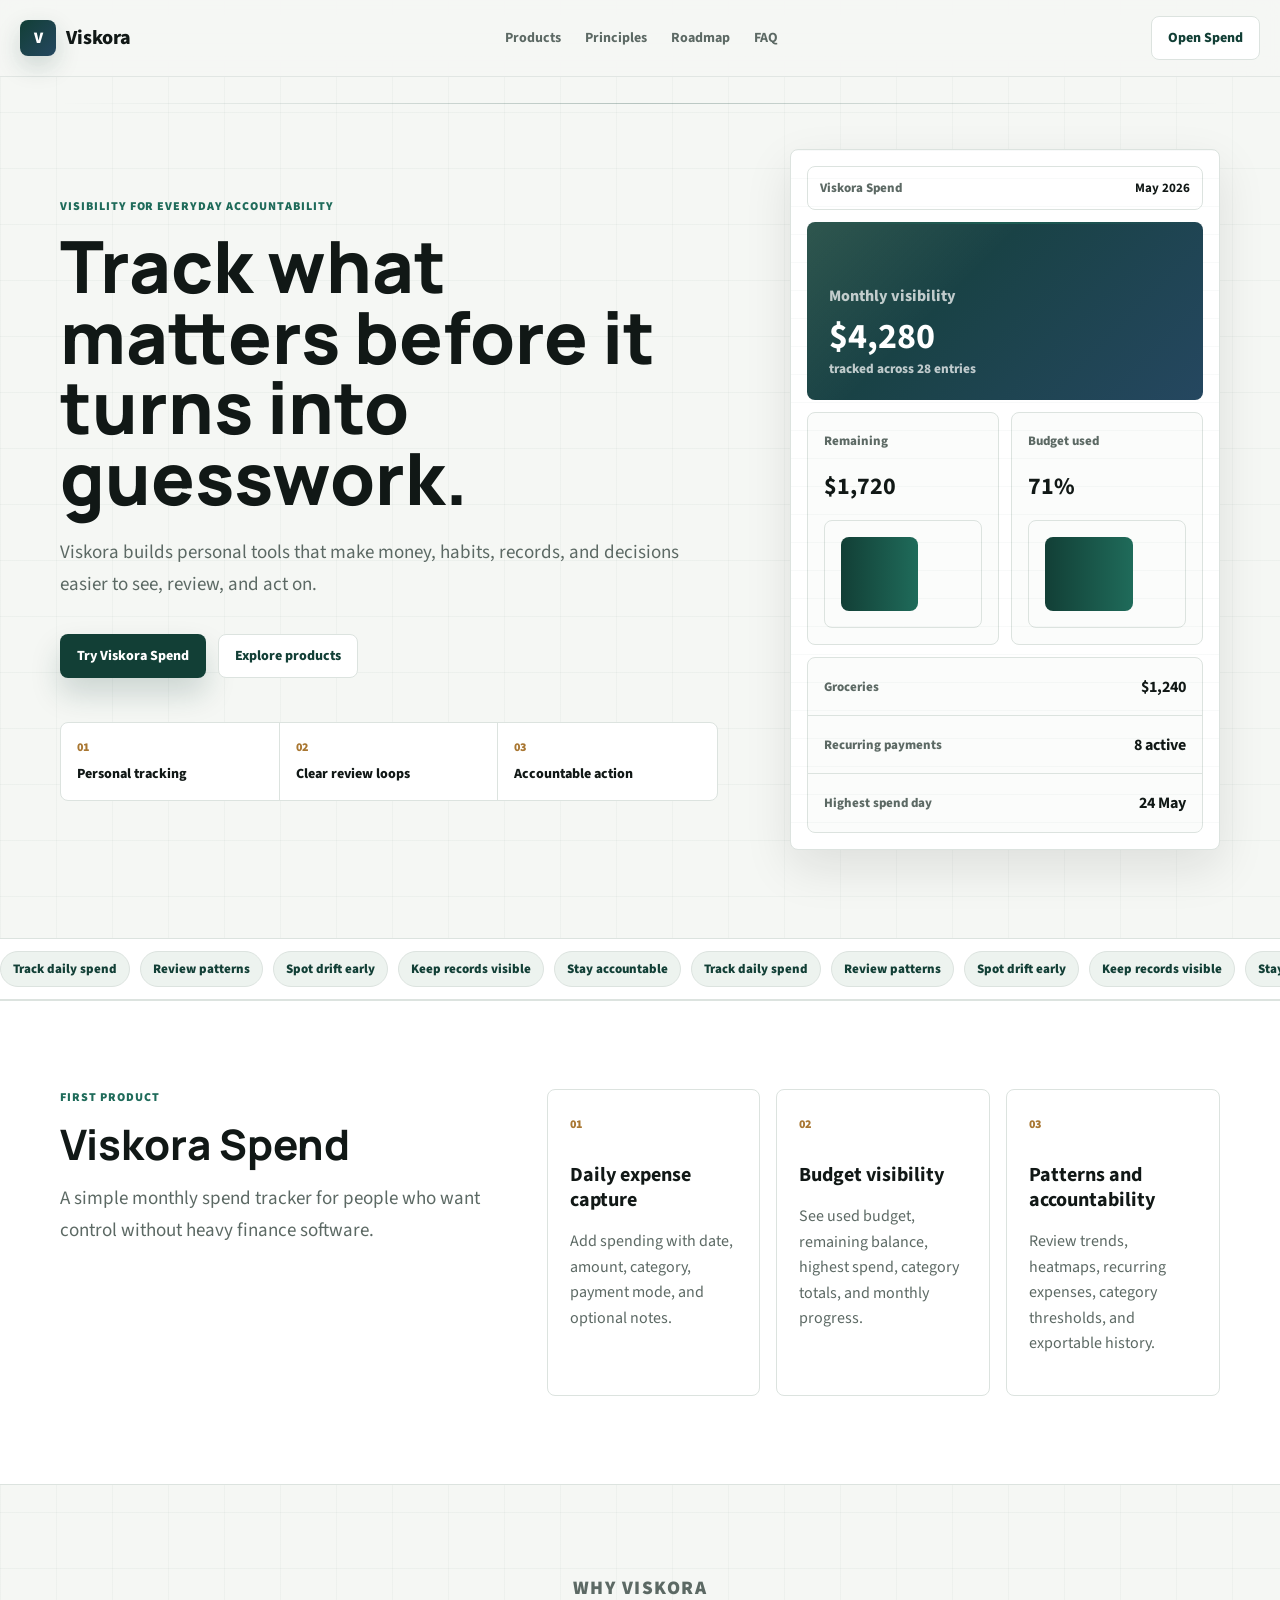
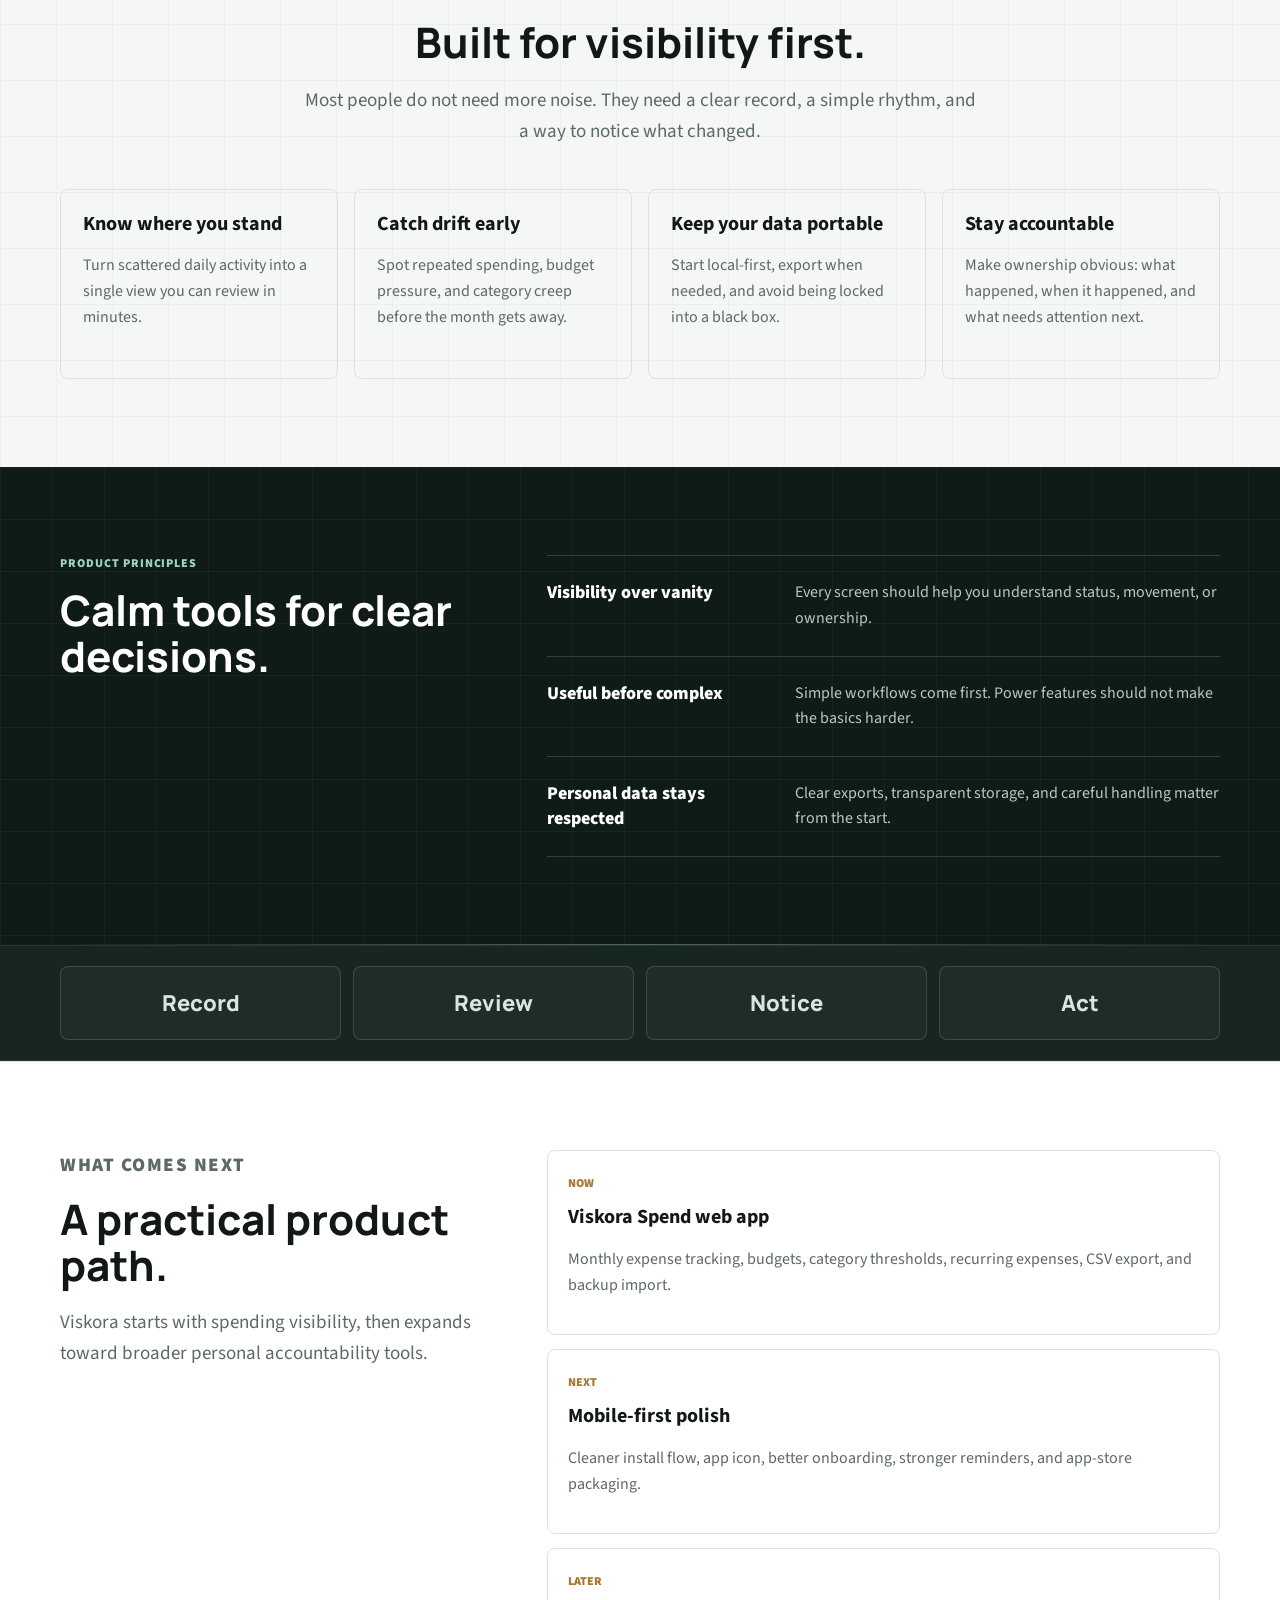
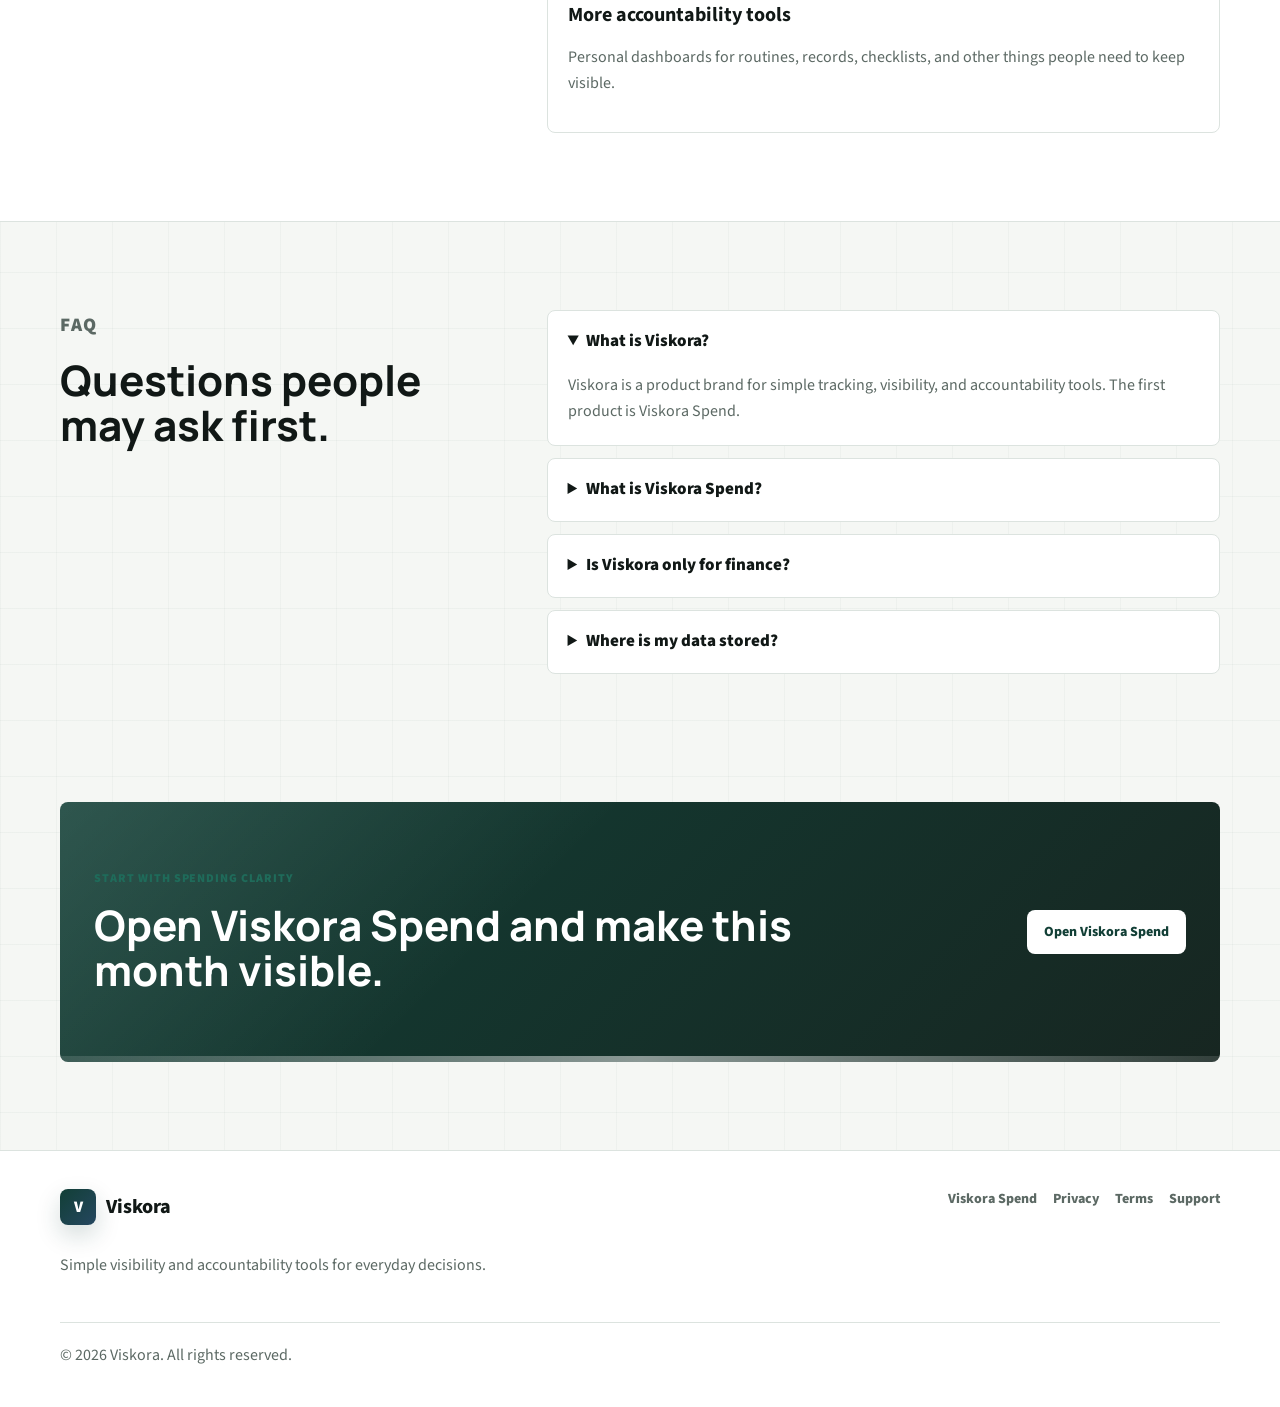
==== commit 6a01197c: "Use USD in site preview metrics" ====
--- a/index.html
+++ b/index.html
@@ -71,13 +71,13 @@
           </div>
           <div class="visual-hero">
             <span>Monthly visibility</span>
-            <strong>INR 42,800</strong>
+            <strong>$4,280</strong>
             <small>tracked across 28 entries</small>
           </div>
           <div class="visual-metrics">
             <div>
               <span>Remaining</span>
-              <strong>INR 17,200</strong>
+              <strong>$1,720</strong>
               <div class="mini-meter" aria-hidden="true"><span style="width: 62%"></span></div>
             </div>
             <div>
@@ -89,7 +89,7 @@
           <div class="visual-list">
             <div class="visual-row">
               <span>Groceries</span>
-              <strong>INR 12,400</strong>
+              <strong>$1,240</strong>
             </div>
             <div class="visual-row">
               <span>Recurring payments</span>
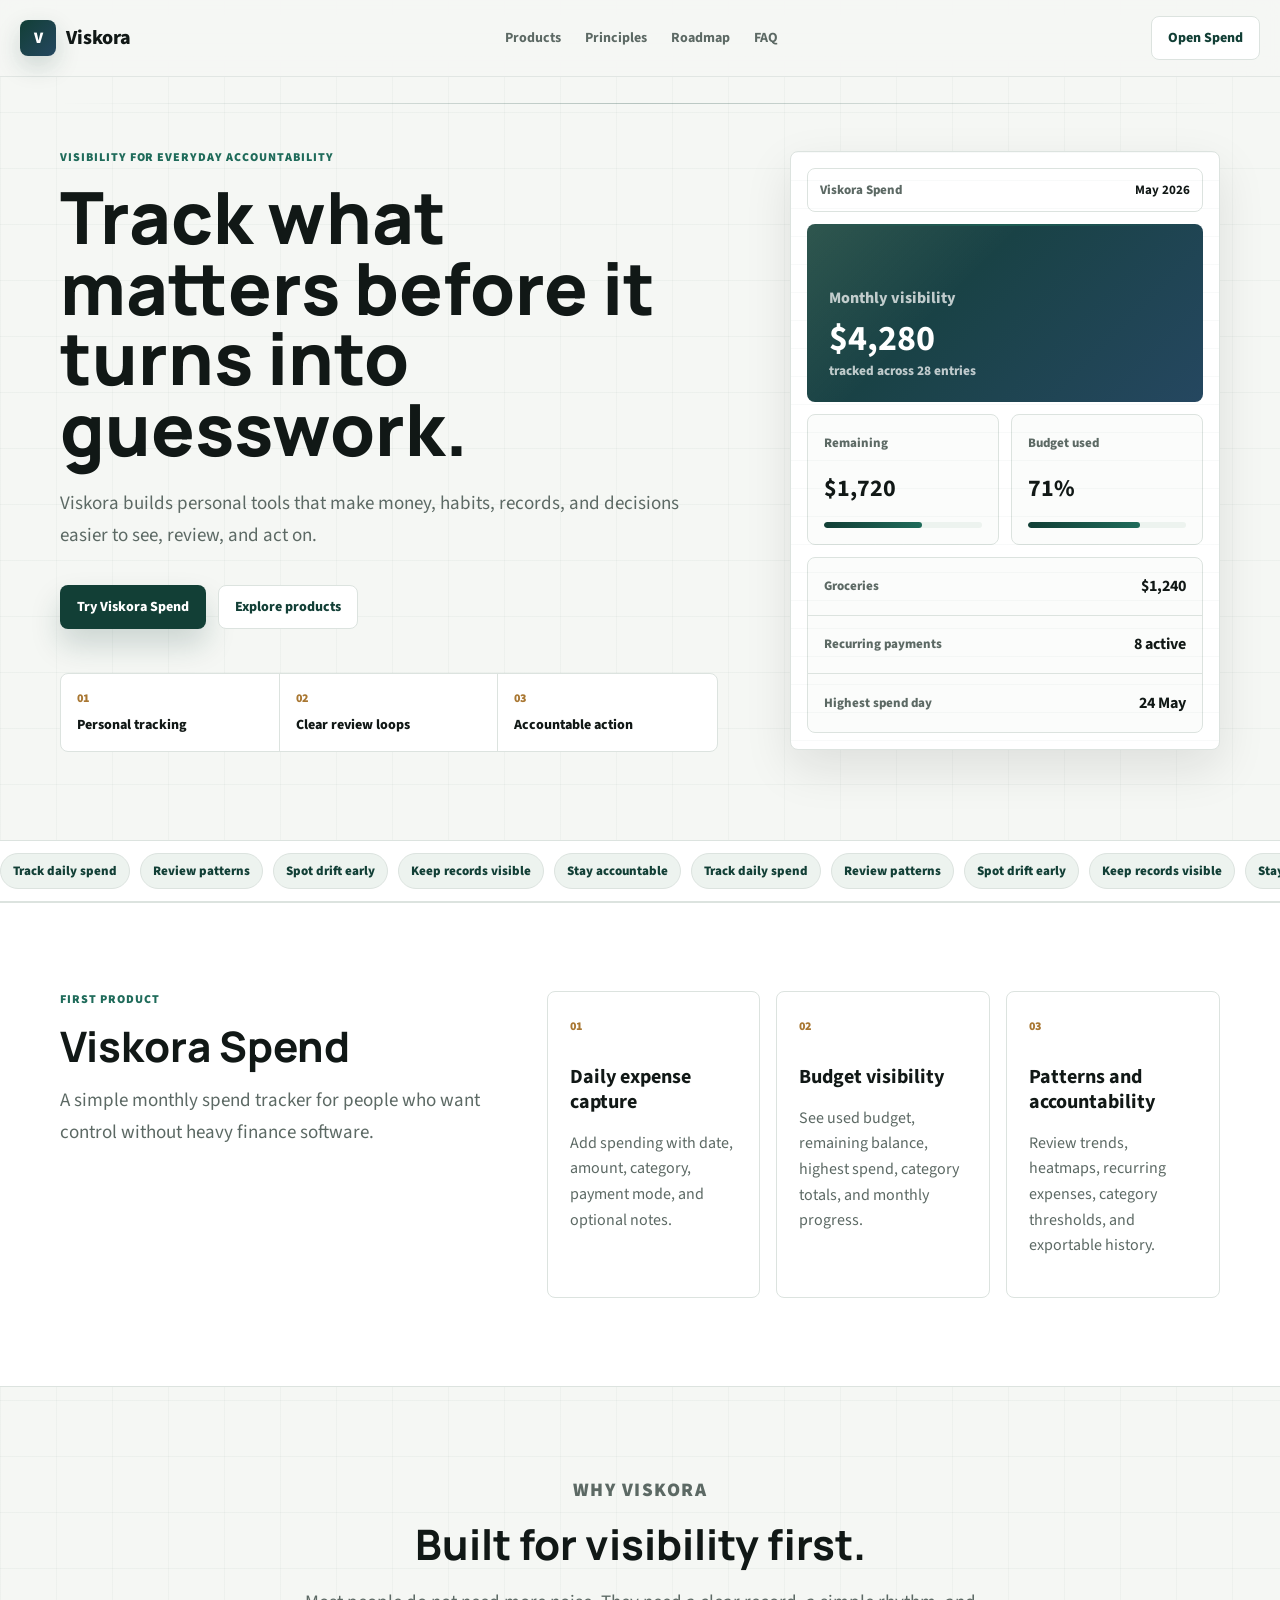
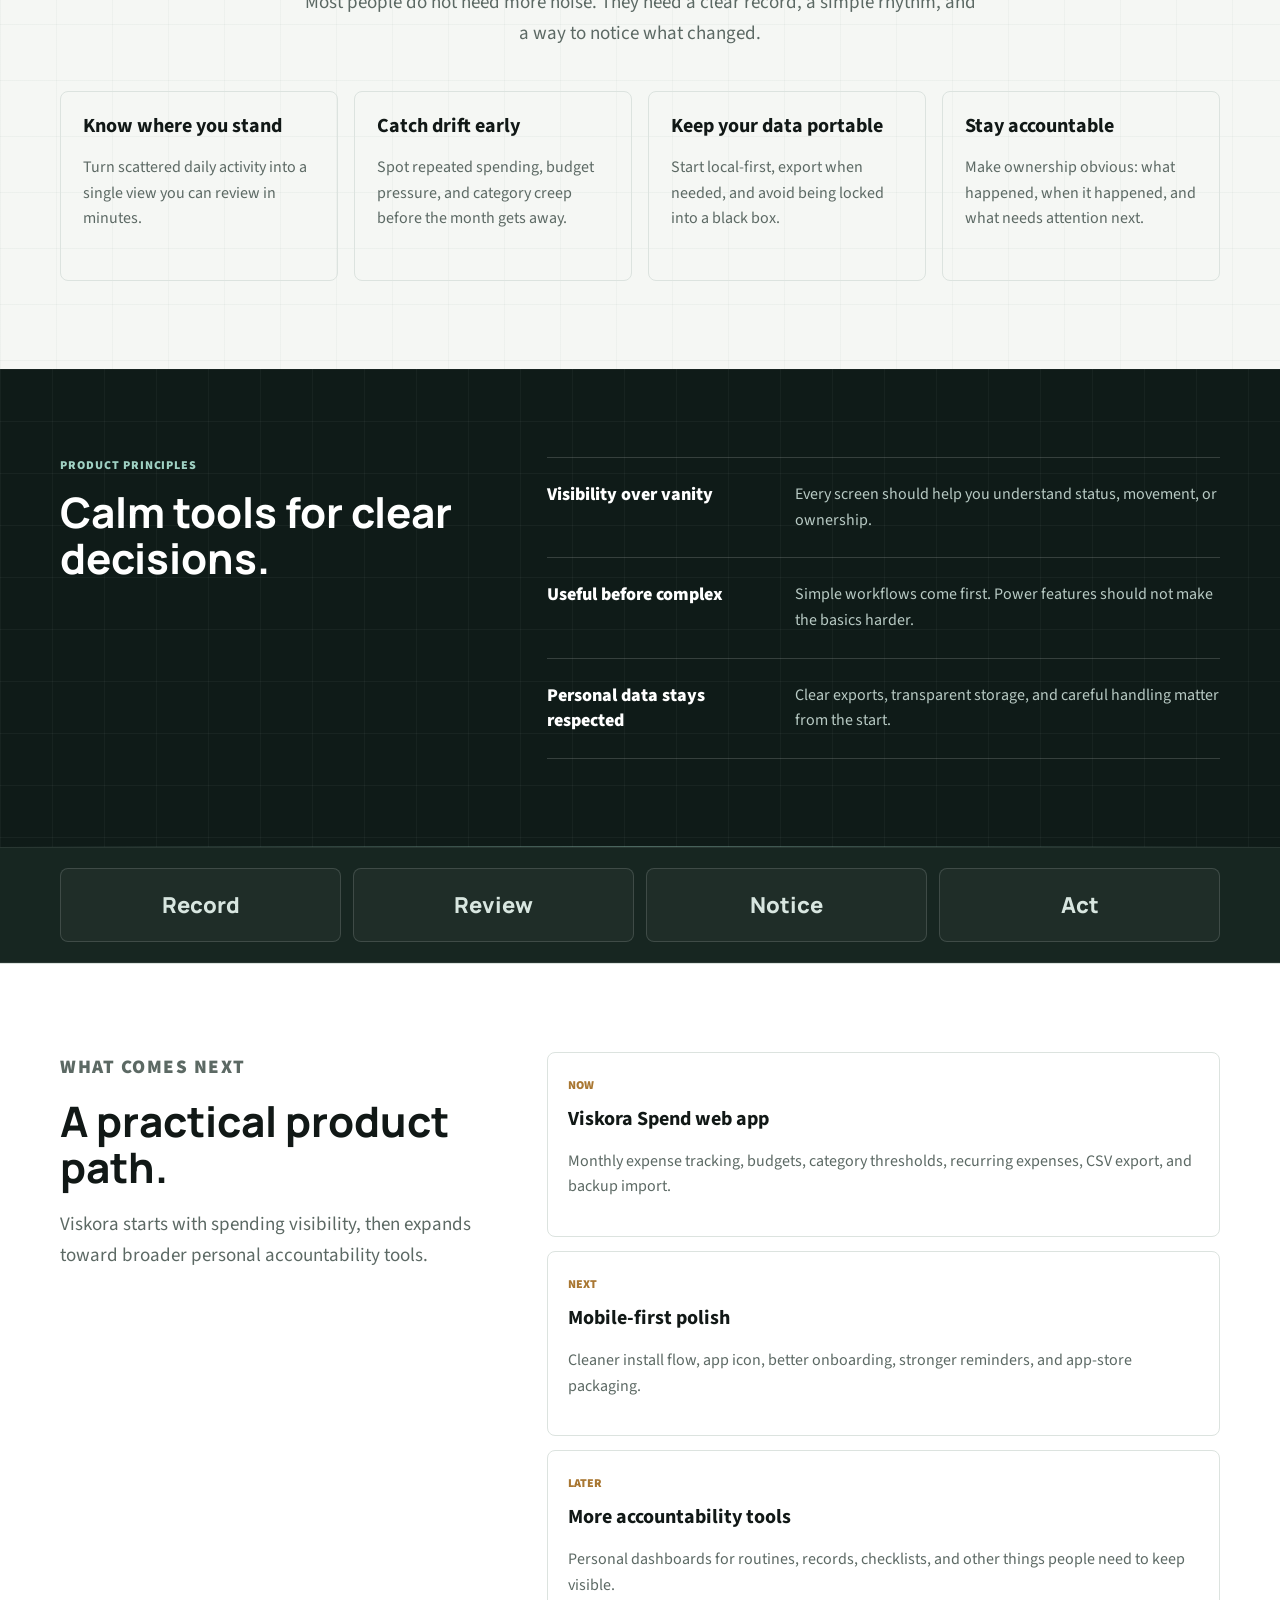
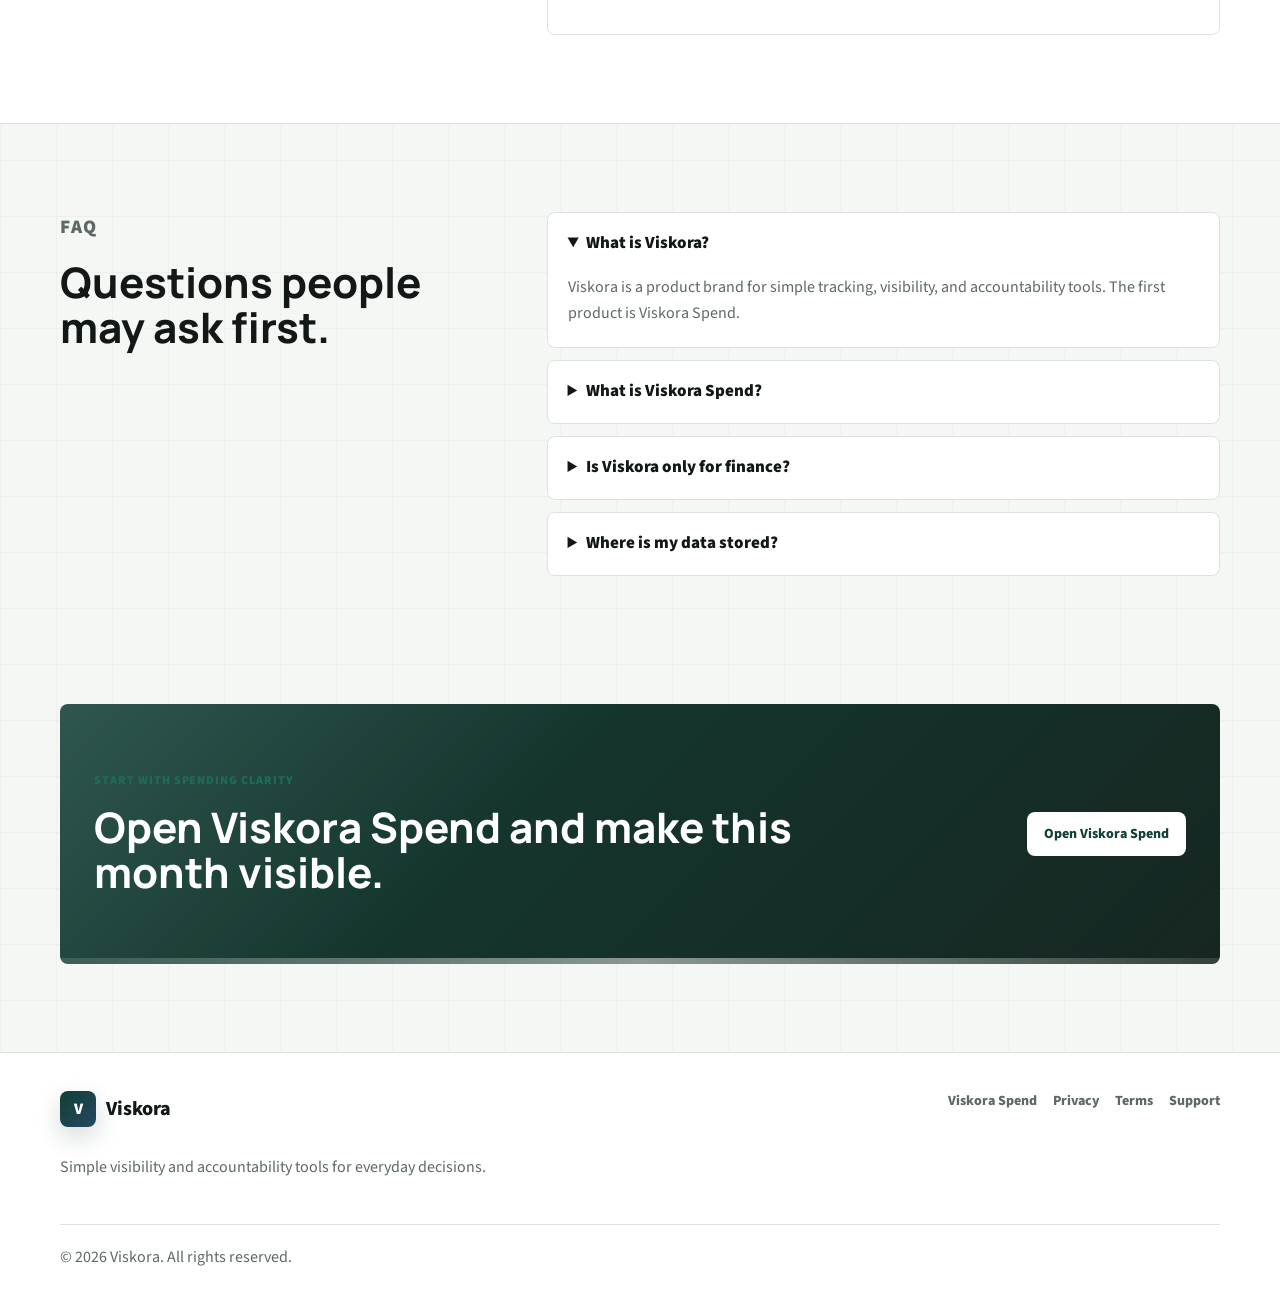
==== commit 57c4e44c: "Fix metric meter styling" ====
--- a/index.html
+++ b/index.html
@@ -78,12 +78,12 @@
             <div>
               <span>Remaining</span>
               <strong>$1,720</strong>
-              <div class="mini-meter" aria-hidden="true"><span style="width: 62%"></span></div>
+              <div class="mini-meter" aria-hidden="true"><i style="width: 62%"></i></div>
             </div>
             <div>
               <span>Budget used</span>
               <strong>71%</strong>
-              <div class="mini-meter" aria-hidden="true"><span style="width: 71%"></span></div>
+              <div class="mini-meter" aria-hidden="true"><i style="width: 71%"></i></div>
             </div>
           </div>
           <div class="visual-list">
--- a/styles.css
+++ b/styles.css
@@ -396,14 +396,14 @@
   gap: 12px;
 }
 
-.visual-metrics div,
+.visual-metrics > div,
 .visual-list {
   border: 1px solid var(--line);
   border-radius: 8px;
   background: #fbfcfb;
 }
 
-.visual-metrics div {
+.visual-metrics > div {
   min-height: 108px;
   padding: 16px;
 }
@@ -430,8 +430,9 @@
   overflow: hidden;
 }
 
-.mini-meter span {
+.mini-meter > i {
   display: block;
+  width: 0;
   height: 100%;
   border-radius: inherit;
   background: linear-gradient(90deg, var(--green), var(--green-2));
